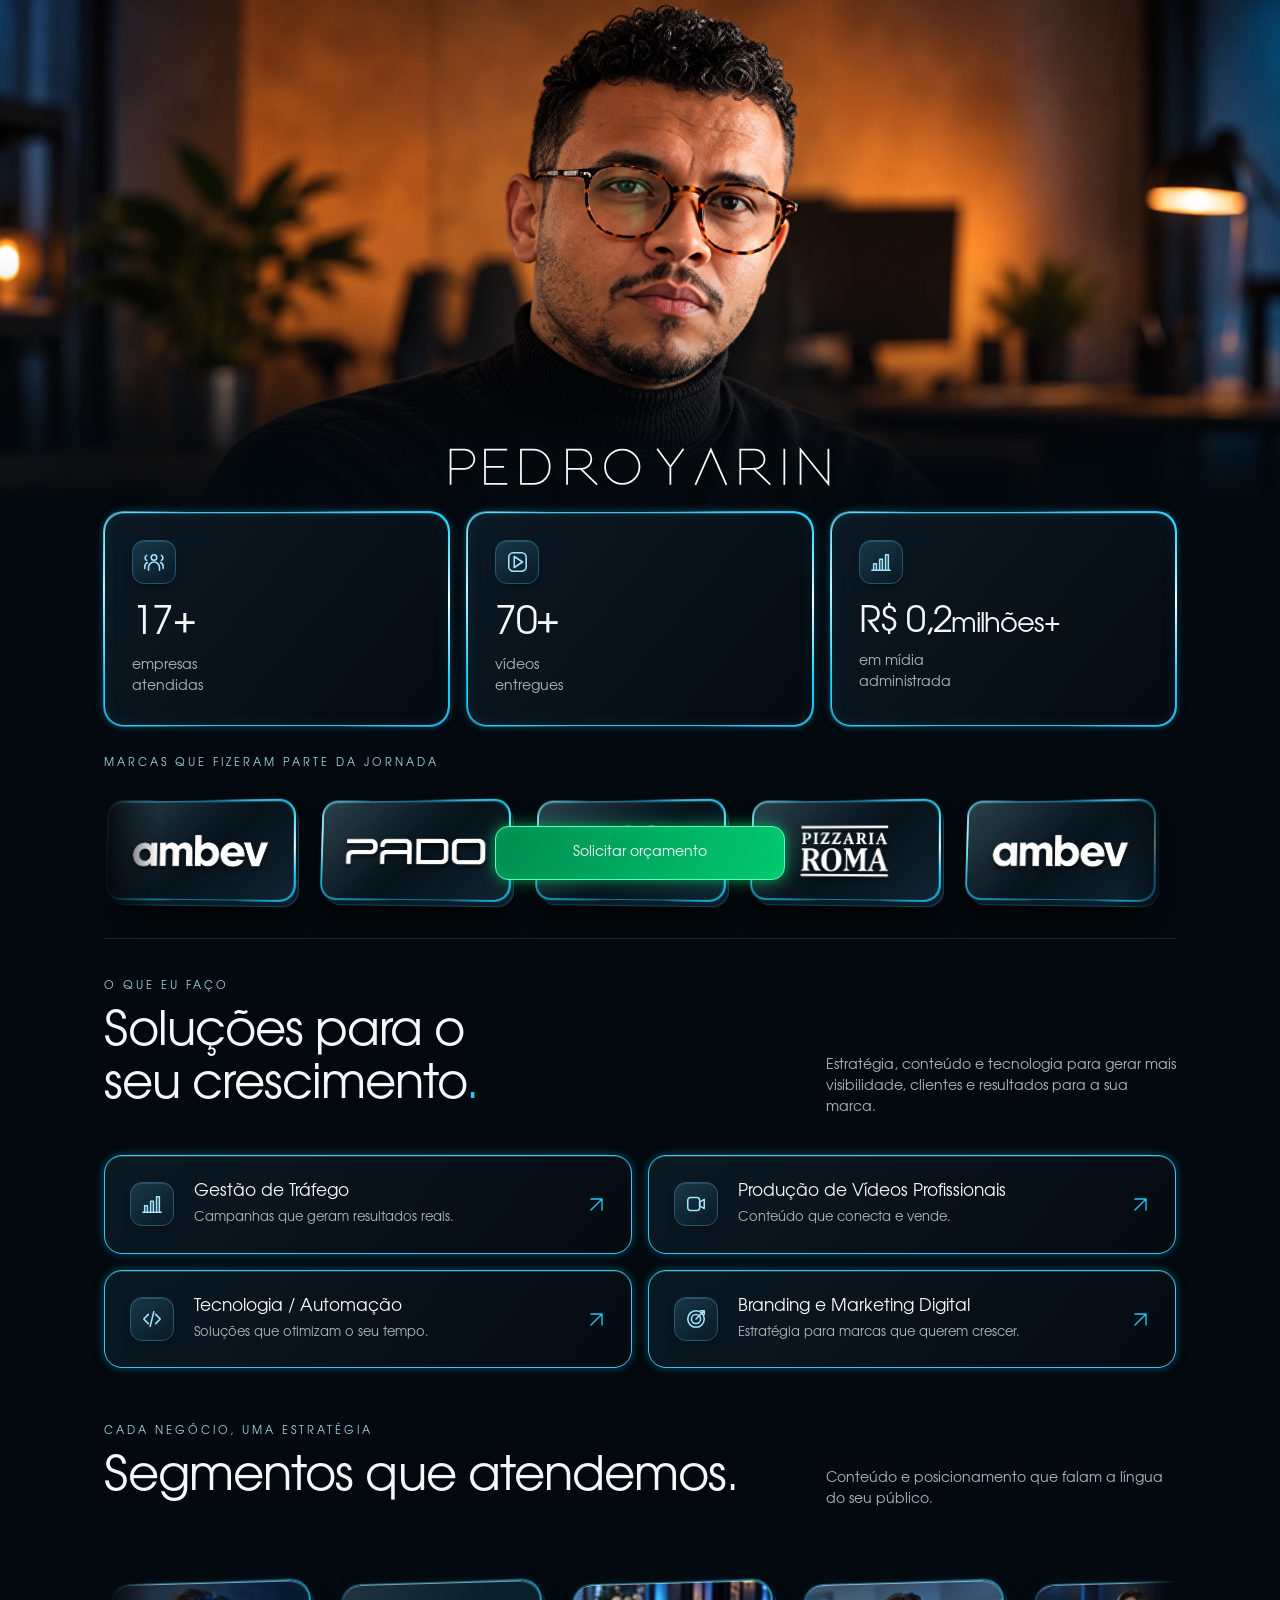
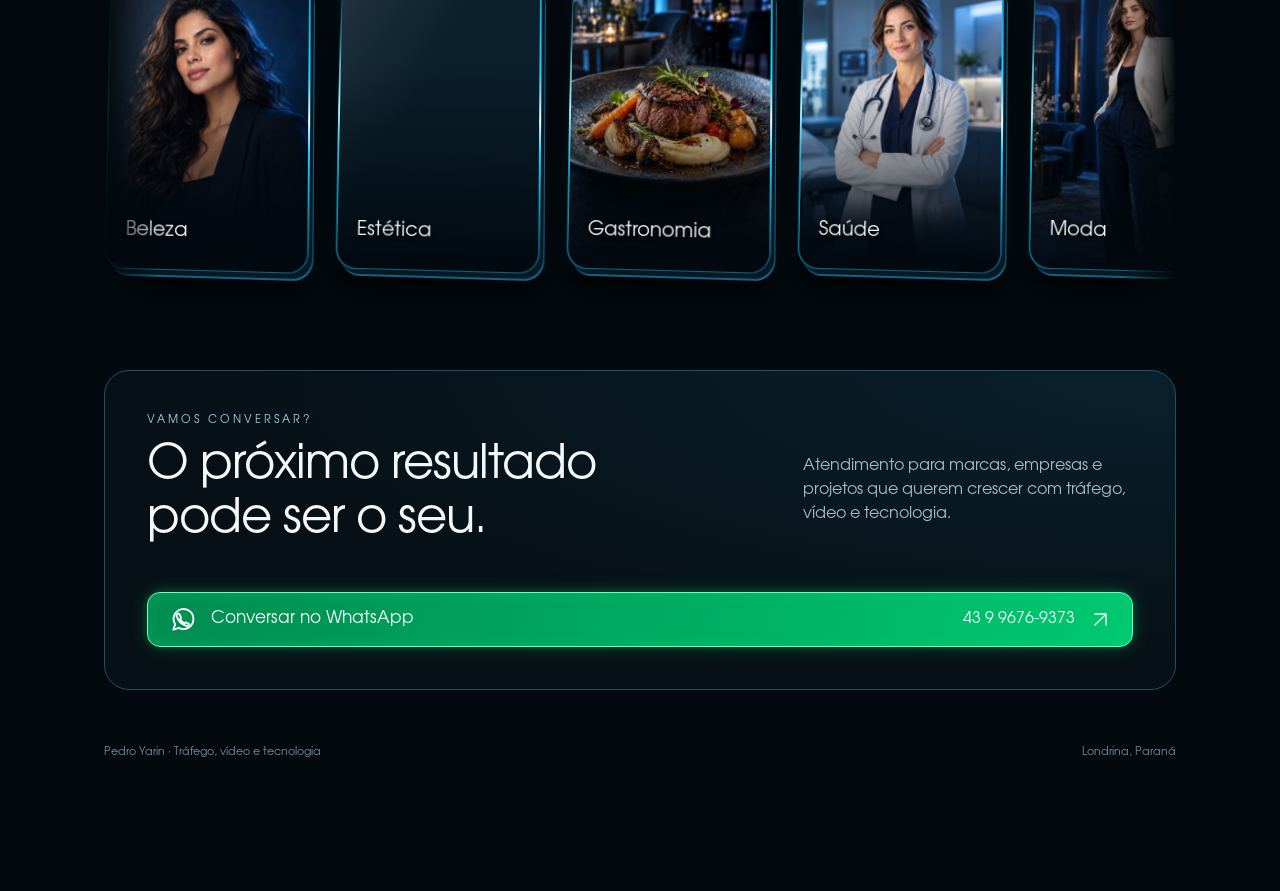
==== index.html @ bd4245d0 "Add files via upload" ====
<!doctype html>
<html lang="pt-BR">
<head>
<meta charset="UTF-8">
<meta name="viewport" content="width=device-width,initial-scale=1">
<meta name="theme-color" content="#03090e">
<meta name="description" content="Pedro Yarin. Estratégia, conteúdo e tecnologia para marcas que querem crescer. Gestão de tráfego, produção de vídeos e automação.">
<title>Pedro Yarin — Estratégia que vira resultado</title>
<link rel="preload" href="assets/fonts/portfolio-sans-book.woff" as="font" type="font/woff" crossorigin>
<style>
:root{--bg:#03090e;--blue:#1bc9ff;--green:#00ec84;--muted:#a9b8c5;--green-rgb:0,236,132}
*{box-sizing:border-box}html{scroll-behavior:smooth;scroll-padding-top:70px}body{margin:0;background:var(--bg);color:#f5f8fa;font-family:Arial,Helvetica,sans-serif;line-height:1.5}a{color:inherit;text-decoration:none}button{font:inherit;color:inherit;cursor:pointer}a,button{-webkit-tap-highlight-color:transparent}a:focus-visible,button:focus-visible,[tabindex]:focus-visible{outline:3px solid #fff;outline-offset:5px}svg{display:block;width:100%;height:100%;fill:none;stroke:currentColor;stroke-width:1.7;stroke-linecap:round;stroke-linejoin:round;flex-shrink:0}.wrap{width:100%;max-width:1120px;margin:auto;padding:0 24px}
.hero .eyebrow{color:#b0d4e1;text-shadow:0 2px 12px #000}.eyebrow{text-transform:uppercase;letter-spacing:3px;color:#a2d7ec;font-size:11px;font-weight:700}h2{font-size:clamp(32px,4vw,48px);line-height:1.12;letter-spacing:-1.8px;margin:12px 0 18px}p{color:var(--muted);font-size:16px}
.stats{position:relative;display:grid;grid-template-columns:repeat(3,minmax(0,1fr));gap:18px;margin:0 0 54px}.stat{position:relative;min-width:0;padding:27px;border:1px solid #33c9fa;border-radius:20px;background:linear-gradient(130deg,#0c1923,#040a10);box-shadow:0 0 9px #1bc9ff25,inset 0 1px #b8efff30;isolation:isolate}.stat:before{content:'';position:absolute;inset:0;border-radius:inherit;box-shadow:0 0 12px #1bc9ff40,inset 0 0 16px #1bc9ff15;animation:cyanPulse 2.8s ease-in-out infinite;pointer-events:none;z-index:-1}.stat:nth-child(2):before{animation-delay:.16s}.stat:nth-child(3):before{animation-delay:.32s}.icon{width:44px;height:44px;padding:10px;display:grid;place-items:center;border:1px solid #245775;border-radius:12px;background:linear-gradient(145deg,#183849,#091923);color:#a5e3ff;box-shadow:0 4px 8px #0004,inset 0 1px #ffffff20;flex-shrink:0}.stat .icon{margin-bottom:19px;color:#a5e3ff;border-color:#245775;background:linear-gradient(145deg,#183849,#091923);box-shadow:0 4px 8px #0004,inset 0 1px #ffffff20}.stat b{display:block;font-size:39px;line-height:1.12;letter-spacing:-1.6px;font-variant-numeric:tabular-nums;white-space:nowrap}.stat .money-value{font-size:36px}.money-main{white-space:nowrap}.money-unit{display:inline;font-size:.76em;letter-spacing:-1px}.stat p{margin:9px 0 0;font-size:14px;color:var(--muted)}.sr-only{position:absolute;width:1px;height:1px;padding:0;margin:-1px;overflow:hidden;clip:rect(0,0,0,0);white-space:nowrap;border:0}
.section{padding:40px 0}.section-head{display:flex;align-items:end;justify-content:space-between;gap:30px;margin-bottom:26px}.section-head p{max-width:350px;font-size:14px}.marquee{overflow:hidden;padding:28px 0 38px;mask-image:linear-gradient(90deg,transparent,#000 5%,#000 95%,transparent);perspective:1100px}.track{display:flex;width:max-content;gap:var(--track-gap,20px);padding-inline-end:var(--track-gap,20px);animation:slide 32s linear infinite}.logos{border-bottom:1px solid #172934;margin-bottom:25px}.logos .track{--track-gap:25px;align-items:center}.logo-card{position:relative;display:grid;place-items:center;flex-shrink:0;width:190px;height:100px;padding:17px;border:1px solid #2d6077;border-radius:16px;background:linear-gradient(140deg,#19303c,#07131b 55%,#102431);box-shadow:3px 5px 0 #081d28,4px 6px 0 #173f52,0 17px 20px #0009,inset 0 1px #b7e9ff35;transform:perspective(700px) rotateY(-9deg) rotateX(6deg);transition:transform .3s}.logo-card:before{content:'';position:absolute;inset:0;border-radius:inherit;background:linear-gradient(130deg,#ffffff14,transparent 45%);pointer-events:none}.logo-card:hover{transform:perspective(700px) rotateY(0) rotateX(0) translateY(-5px)}.logo{width:100%;max-height:65px;object-fit:contain;filter:brightness(0) invert(1) drop-shadow(0 3px 2px #0009)}
.services{display:grid;grid-template-columns:1fr 1fr;gap:16px}.service{position:relative;isolation:isolate;display:flex;align-items:center;gap:20px;padding:25px;border:1px solid #33c9fa;border-radius:18px;box-shadow:0 0 9px #1bc9ff25,inset 0 1px #b8efff30;background:linear-gradient(130deg,#0c1923,#040a10);transition:transform .25s,border-color .25s}.service:before{content:"";position:absolute;inset:0;border-radius:inherit;box-shadow:0 0 12px #1bc9ff40;animation:cyanPulse 2.8s ease-in-out infinite;pointer-events:none;z-index:-1}.service:nth-child(2):before{animation-delay:.15s}.service:nth-child(3):before{animation-delay:.3s}.service:nth-child(4):before{animation-delay:.45s}.service:hover{border-color:var(--blue);transform:translateY(-3px)}.service h3{font-size:17px;line-height:1.3;margin:0 0 5px}.service p{font-size:13px;margin:0}.service-copy{min-width:0}.arrow-icon{width:19px;height:19px;flex-shrink:0}.service>.arrow-icon{margin-left:auto;color:var(--blue)}
#segments{--track-gap:26px;padding-top:5px}.segment{position:relative;flex-shrink:0;width:205px;height:290px;border:1px solid #66d8ff;border-radius:20px;background:#0a1f2b;box-shadow:4px 5px 0 #071925,5px 7px 0 #166180,0 20px 22px #000a,0 0 16px #00bfff15;transform:perspective(1000px) rotateY(-11deg) rotateX(4deg);transition:transform .4s}.segment-face{position:absolute;inset:0;border-radius:inherit;overflow:hidden}.segment img{width:100%;height:100%;object-fit:cover;transition:transform .5s}.segment-face:after{content:'';position:absolute;inset:0;background:linear-gradient(0deg,#02090f 0%,#02090f99 25%,transparent 70%),linear-gradient(125deg,#ffffff18,transparent 40%);box-shadow:inset 0 1px 0 #def6ff8c;border-radius:inherit}.segment span{position:absolute;bottom:23px;left:20px;right:10px;z-index:1;font-size:20px;font-weight:bold;text-shadow:0 2px 4px #000}.segment:hover{transform:perspective(1000px) rotateY(0) rotateX(0) translateY(-6px)}.segment:hover img{transform:scale(1.05)}
.contact{padding:42px;border:1px solid #215067;border-radius:25px;background:radial-gradient(at right top,#0b3c5360,transparent 65%),#071016;margin:50px 0 30px}.contact-top{display:flex;align-items:center;justify-content:space-between;gap:30px}.contact-top p{max-width:330px}.contact h2{max-width:470px}.btn{position:relative;display:inline-flex;gap:16px;align-items:center;justify-content:center;min-height:54px;padding:13px 22px;border:1px solid #75ffbf;border-radius:13px;background:linear-gradient(110deg,#008c51,#00c970);box-shadow:0 0 20px #00ec8435,inset 0 0 15px #00ec8430;transition:transform .25s}.btn:before{content:'';position:absolute;inset:-3px;border:1px solid #00ec8470;border-radius:16px;filter:blur(2px);pointer-events:none}.btn .wa-icon{width:27px;height:27px}.btn:hover{transform:translateY(-3px)}.contact .btn{display:flex;justify-content:space-between;margin-top:25px;font-size:17px}.contact-label{display:flex;gap:14px;align-items:center}.phone{margin-left:auto;font-size:16px}.floating-cta{position:fixed;bottom:calc(20px + env(safe-area-inset-bottom));left:50%;transform:translateX(-50%);z-index:10;min-width:290px;font-size:14px;font-weight:700;isolation:isolate}.floating-cta:after{content:'';position:absolute;inset:0;border-radius:inherit;box-shadow:0 0 16px #00ec8460;animation:neonPulse 2.3s ease-in-out infinite;pointer-events:none;z-index:-1}.floating-cta:hover{transform:translateX(-50%) translateY(-3px)}footer{display:flex;justify-content:space-between;gap:20px;padding:25px 0 130px;color:#78909e;font-size:11px}.reveal{opacity:0;transform:translateY(20px);transition:opacity .7s,transform .7s}.reveal.visible{opacity:1;transform:none}@keyframes slide{to{transform:translateX(-50%)}}@keyframes cyanPulse{0%,100%{opacity:.4;box-shadow:0 0 8px #1bc9ff35,0 0 18px #1bc9ff15,inset 0 0 10px #1bc9ff08}50%{opacity:1;box-shadow:0 0 15px #1bc9ffb0,0 0 30px #1bc9ff55,inset 0 0 18px #1bc9ff18}}@keyframes neonPulse{0%,100%{opacity:.45;box-shadow:0 0 10px #00ec8440,0 0 20px #00ec8420,inset 0 0 10px #00ec8410}50%{opacity:1;box-shadow:0 0 16px #00ffacb0,0 0 34px #00ec8460,inset 0 0 20px #00ec8425}}
@media(min-width:701px) and (max-width:1000px){.stat{padding:22px}.stat b{font-size:33px}.stat .money-value{font-size:30px}.money-unit{display:block;font-size:.75em;margin-top:4px}.stat p{font-size:13px}}
@media(max-width:700px){.wrap{padding:0 18px}header{height:58px}.menu{display:block}nav{display:none;position:absolute;right:0;top:54px;padding:20px;background:#0b1822;border:1px solid #215067;border-radius:14px;flex-direction:column;align-items:flex-start;gap:20px}nav.open{display:flex}.hero{min-height:395px;align-items:center}.hero-portrait{left:50%;right:auto;top:-16px;width:min(100%,calc(350px * 1095 / 1300));height:350px}.portrait{object-fit:contain;object-position:center top}.hero-portrait:after{background:linear-gradient(90deg,var(--bg) 0%,transparent 22%,transparent 78%,var(--bg) 100%),linear-gradient(0deg,var(--bg) 0%,rgba(3,9,14,.94) 10%,rgba(3,9,14,.45) 25%,transparent 46%),linear-gradient(180deg,var(--bg),transparent 9%)}.hero-copy{padding:295px 0 27px;width:100%;max-width:100%;text-align:center}.hero .eyebrow{font-size:clamp(8px,2.25vw,11px);letter-spacing:clamp(1.2px,.4vw,2px)}h1{font-size:clamp(44px,13vw,76px);letter-spacing:-2.5px;margin:13px 0 0;white-space:nowrap}.stats{gap:9px;margin:0 0 38px}.stat{padding:16px 11px 17px;border-radius:15px;display:flex;flex-direction:column;min-height:179px}.stat .icon{width:34px;height:34px;padding:8px;border-radius:10px;margin-bottom:15px}.stat b{font-size:clamp(24px,7.1vw,38px);letter-spacing:-1px}.stat .money-value{font-size:clamp(18px,5.2vw,28px);letter-spacing:-.8px}.money-unit{display:block;font-size:.85em;line-height:1.05;margin-top:4px;letter-spacing:-.4px}.stat p{font-size:clamp(10px,2.65vw,13px);line-height:1.4;margin-top:auto;padding-top:11px}.section{padding:27px 0}h2{font-size:33px;letter-spacing:-1px}.section-head{display:block;margin-bottom:20px}.section-head p{font-size:13px;margin:10px 0 0}.eyebrow{font-size:9px;letter-spacing:2px}.logos{margin-bottom:10px}.logos .track{--track-gap:20px}.logo-card{width:153px;height:86px;padding:14px;border-radius:13px}.logo{max-height:53px}.marquee{padding-top:22px}.track{animation-duration:28s}.services{grid-template-columns:1fr;gap:10px}.service{padding:19px 16px;gap:15px}.service .icon{width:40px;height:40px;padding:9px;border-radius:11px}.service h3{font-size:16px}.service p{font-size:12px}.service>.arrow-icon{width:16px;height:16px}.segment{width:165px;height:235px}.segment span{font-size:18px;left:16px;bottom:19px}#segments{--track-gap:24px}.contact{padding:24px 20px;margin:30px 0 15px}.contact-top{display:block}.contact h2{font-size:35px}.contact p{font-size:13px}.contact .btn{font-size:14px;padding:14px;gap:10px}.contact-label{gap:10px}.contact .wa-icon{width:23px;height:23px}.phone{display:none}.floating-cta{left:18px;right:18px;bottom:calc(14px + env(safe-area-inset-bottom));min-width:0;transform:none;font-size:14px;gap:12px;justify-content:center;min-height:54px}.floating-cta .wa-icon{width:25px;height:25px}.floating-cta:hover{transform:translateY(-3px)}footer{font-size:10px;padding-bottom:125px}}
@media(max-width:359px){.wrap{padding:0 14px}.hero-portrait{left:50%;right:auto;height:325px;width:calc(325px * 1095 / 1300)}.hero{min-height:370px}.hero-copy{padding-top:270px}.stat{padding-left:8px;padding-right:8px}.stats{gap:7px}.stat .icon{width:30px;height:30px;padding:7px}.floating-cta{left:14px;right:14px}.hero .eyebrow{letter-spacing:1px}.service{gap:12px;padding:17px 13px}}
@media(prefers-reduced-motion:reduce){html{scroll-behavior:auto}*,*:before,*:after{animation:none!important;transition:none!important}.reveal{opacity:1;transform:none}}

@font-face{font-family:Portfolio Sans;src:url('assets/fonts/portfolio-sans-book.woff') format('woff');font-style:normal;font-weight:300 500;font-display:swap}
body{font-family:"Portfolio Sans","Century Gothic",Futura,Arial,sans-serif;font-weight:400;-webkit-font-smoothing:antialiased}
h2{font-weight:400;letter-spacing:-1px}.eyebrow{font-weight:400}.service h3{font-weight:400}.stat b{font-weight:400}.segment span{font-weight:400}.floating-cta{font-weight:400}
.hero{--hero-height:clamp(470px,49vw,690px);position:relative;width:100%;height:var(--hero-height);min-height:0;overflow:hidden;display:flex;align-items:flex-end;justify-content:center;isolation:isolate;text-align:center;background:radial-gradient(ellipse at 50% 14%,#3d291e 0%,#11151a 48%,var(--bg) 78%)}
.hero:before{content:none}
.hero-portrait{position:absolute;inset:0;width:100%;height:100%;z-index:-2;display:block;pointer-events:none;transform:none}
.portrait{display:block;width:auto;height:100%;max-width:100%;margin:0 auto;object-fit:contain;object-position:center top;mask-image:none}
.hero-portrait:after{content:'';position:absolute;inset:0;background:linear-gradient(0deg,var(--bg) 0%,rgba(3,9,14,.93) 7%,rgba(3,9,14,.2) 28%,transparent 46%)}
.hero-copy{position:relative;width:100%;max-width:720px;padding:0 24px 38px;text-align:center}
h1{margin:0;font-size:clamp(30px,4.5vw,44px);font-weight:400;line-height:1.1;letter-spacing:3px;color:#f7fafc;text-shadow:none;transform:none;white-space:normal}
.name-mark{display:block;width:min(385px,76vw);height:auto;margin:auto;fill:none;stroke:none;filter:none}
.segment{isolation:isolate;border-color:#1bc9ff65}
@property --neon-angle{syntax:'<angle>';initial-value:0deg;inherits:false}
.segment:before{content:'';position:absolute;inset:-2px;z-index:2;padding:2px;border-radius:21px;background:conic-gradient(from var(--neon-angle),transparent 0deg,#1bc9ff33 25deg,#22d7ff 65deg,#edfdff 88deg,#1bc9ff 105deg,transparent 145deg,transparent 205deg,#22d7ff88 250deg,#a4f5ff 280deg,transparent 320deg);-webkit-mask:linear-gradient(#fff 0 0) content-box,linear-gradient(#fff 0 0);-webkit-mask-composite:xor;mask-composite:exclude;animation:segmentNeon 4s linear infinite;filter:drop-shadow(0 0 4px #1bc9ff);pointer-events:none}
.segment:nth-child(2n):before{animation-delay:-1s}.segment:nth-child(3n):before{animation-delay:-2s}
@keyframes segmentNeon{to{--neon-angle:360deg}}
@media(max-width:700px){.hero{--hero-height:clamp(425px,117vw,570px);height:var(--hero-height);min-height:0;align-items:flex-end}.hero-portrait{inset:0;left:0;right:0;top:0;width:100%;height:100%;transform:none}.portrait{width:auto;height:100%;max-width:100%;object-position:center top}.hero-portrait:after{background:linear-gradient(0deg,var(--bg) 0%,rgba(3,9,14,.96) 9%,rgba(3,9,14,.16) 30%,transparent 48%)}.hero-copy{padding:0 18px 31px;width:100%;max-width:100%}.name-mark{width:min(285px,78vw)}h1{margin:0;font-size:30px;letter-spacing:2px}.section-head h2{font-weight:400}.segment:before{border-radius:16px}.segment{border-radius:15px}}
@media(max-width:359px){.hero{--hero-height:405px;min-height:0;height:var(--hero-height)}.hero-portrait{left:0;right:0;width:100%;height:100%}.hero-copy{padding:0 14px 28px}.name-mark{width:78vw}}
@media(prefers-reduced-motion:reduce){.segment:before{animation:none!important}}

.logo-card{isolation:isolate;border-color:#1bc9ff85}
.logo-card:after{content:'';position:absolute;inset:-2px;z-index:2;padding:2px;border-radius:inherit;background:conic-gradient(from var(--neon-angle),transparent 0deg,#1bc9ff33 25deg,#22d7ff 65deg,#f0fdff 88deg,#1bc9ff 105deg,transparent 145deg,transparent 205deg,#22d7ff88 250deg,#a4f5ff 280deg,transparent 320deg);-webkit-mask:linear-gradient(#fff 0 0) content-box,linear-gradient(#fff 0 0);-webkit-mask-composite:xor;mask-composite:exclude;animation:segmentNeon 3.6s linear infinite;filter:drop-shadow(0 0 5px #1bc9ff);pointer-events:none}
.logo-card:nth-child(2n):after{animation-delay:-1s}.logo-card:nth-child(3n):after{animation-delay:-2s}
@media(prefers-reduced-motion:reduce){.logo-card:after{animation:none!important}}

/* Whole portrait at its native ratio, with a clean background and title gradient. */
.hero{--hero-height:clamp(390px,38vw,530px)}
.portrait{width:auto;height:100%;max-width:100%;aspect-ratio:1151 / 1367;object-fit:contain;object-position:center top;transform:none;mask-image:none}
.hero-portrait:after{background:linear-gradient(0deg,var(--bg) 0%,rgba(3,9,14,.99) 14%,rgba(3,9,14,.76) 28%,rgba(3,9,14,.28) 45%,transparent 66%)}
.hero-copy{padding:0 24px 26px}
.stats{margin-bottom:30px}.logos{margin-bottom:12px}.section{padding-top:28px;padding-bottom:28px}.section-head{margin-bottom:22px}.contact{margin-top:34px}
.stat:after{content:'';position:absolute;inset:-2px;z-index:2;padding:2px;border-radius:inherit;background:conic-gradient(from var(--neon-angle),transparent 0deg,#1bc9ff22 20deg,#22d7ff 60deg,#f4feff 84deg,#1bc9ff 110deg,transparent 150deg,transparent 210deg,#22d7ff99 250deg,#b7f7ff 280deg,transparent 320deg);-webkit-mask:linear-gradient(#fff 0 0) content-box,linear-gradient(#fff 0 0);-webkit-mask-composite:xor;mask-composite:exclude;animation:segmentNeon 3.8s linear infinite;filter:drop-shadow(0 0 6px #1bc9ff);pointer-events:none}
.stat:nth-child(2):after{animation-delay:-1.25s}.stat:nth-child(3):after{animation-delay:-2.5s}
@media(max-width:700px){.hero{--hero-height:min(calc(100vw * 1367 / 1151),520px)}.hero-copy{padding:0 18px 24px}.stats{margin-bottom:26px}.logos{margin-bottom:6px}.section{padding-top:22px;padding-bottom:22px}.section-head{margin-bottom:18px}.contact{margin-top:22px}}
@media(max-width:359px){.hero{--hero-height:calc(100vw * 1367 / 1151)}.hero-copy{padding:0 14px 20px}}
@media(prefers-reduced-motion:reduce){.stat:after{animation:none!important}}

/* Subtle display sharpening preserves the existing photographs and colors. */
.image-quality-filters{position:absolute;width:0;height:0;overflow:hidden;pointer-events:none}
.portrait{filter:url(#portrait-detail);image-rendering:auto}
.segment img{filter:none;image-rendering:auto}

/* Panoramic scene and original portrait: the face keeps its intrinsic geometry. */
.hero{height:auto;min-height:0;max-height:680px;aspect-ratio:2.5;--hero-height:auto;background:#101820}
.hero:before{content:none}
.hero-portrait{position:absolute;inset:0;width:100%;height:100%;transform:none;z-index:-2;display:flex;justify-content:center;background:url('assets/pedro-capa-horizontal.webp') center/auto 100% no-repeat}
.portrait{display:block;flex:0 0 auto;width:auto;height:100%;max-width:none;aspect-ratio:1151 / 1367;object-fit:contain;object-position:center top;mask-image:linear-gradient(90deg,transparent 0%,#000 8%,#000 92%,transparent 100%);filter:none;transform:none;image-rendering:auto}
.hero-portrait:after{background:linear-gradient(0deg,var(--bg) 0%,rgba(3,9,14,.82) 12%,rgba(3,9,14,.2) 29%,transparent 50%)}
.hero-copy{padding:0 24px 24px}
.segment img[data-segment]{object-position:50% 25%;filter:none}
.segment img[data-segment="beleza"]{object-position:50% top}
@media(max-width:700px){
.hero{height:auto;min-height:0;max-height:380px;aspect-ratio:1.6;--hero-height:auto}
.hero-portrait{inset:0;width:100%;height:100%;transform:none}
.portrait{width:auto;height:100%;max-width:none;aspect-ratio:1151 / 1367;object-fit:contain;object-position:center top;transform:none}
.hero-portrait:after{background:linear-gradient(0deg,var(--bg) 0%,rgba(3,9,14,.78) 14%,rgba(3,9,14,.12) 31%,transparent 48%)}
.hero-copy{padding:0 18px 18px}
.name-mark{width:min(285px,76vw)}
}
</style>
</head>
<body>
<svg class="image-quality-filters" aria-hidden="true" focusable="false" xmlns="http://www.w3.org/2000/svg"><defs>
<filter id="portrait-detail" x="0" y="0" width="100%" height="100%" color-interpolation-filters="sRGB"><feConvolveMatrix order="3" kernelMatrix="0 -0.08 0 -0.08 1.32 -0.08 0 -0.08 0" divisor="1" bias="0" preserveAlpha="true" edgeMode="duplicate"/></filter>
<filter id="segment-detail" x="0" y="0" width="100%" height="100%" color-interpolation-filters="sRGB"><feConvolveMatrix order="3" kernelMatrix="0 -0.16 0 -0.16 1.64 -0.16 0 -0.16 0" divisor="1" bias="0" preserveAlpha="true" edgeMode="duplicate"/></filter>
</defs></svg>

<main>
<section class="hero">
<picture class="hero-portrait"><img class="portrait" src="assets/pedro-sharp.webp" width="1151" height="1367" alt="Pedro Yarin" fetchpriority="high" decoding="async"></picture>
<div class="hero-copy"><h1><span class="sr-only">Pedro Yarin</span><svg class="name-mark" viewBox="0 0 760 82" aria-hidden="true"><g fill="none" stroke="currentColor" stroke-width="3.5" stroke-linecap="square" stroke-linejoin="miter"><path d="M5 75V7h28a19 19 0 0 1 0 38H5"/><path d="M115 7H73v68h42M73 41h36"/><path d="M144 7v68h23c45 0 45-68 0-68Z"/><path d="M235 75V7h29a19 19 0 0 1 0 38h-29m27 0 31 30"/><circle cx="344" cy="41" r="34"/><path d="m414 7 25 34 25-34M439 41v34"/><path d="m489 75 30-68 30 68"/><path d="M577 75V7h29a19 19 0 0 1 0 38h-29m27 0 31 30"/><path d="M664 7v68M696 75V7l55 68V7"/></g></svg></h1></div>
</section>
<div class="wrap">
<section class="stats" aria-label="Resultados">
<article class="stat" aria-label="Mais de 250 empresas atendidas"><div class="icon" aria-hidden="true"><svg viewBox="0 0 24 24"><circle cx="12" cy="7" r="3"/><path d="M6 21v-3a6 6 0 0 1 12 0v3M4 4.8a3 3 0 0 0 0 5.4M20 4.8a3 3 0 0 1 0 5.4M2 19v-2a5 5 0 0 1 2.8-4.5M22 19v-2a5 5 0 0 0-2.8-4.5"/></svg></div><b aria-hidden="true"><span data-count="250">0</span>+</b><p>empresas<br>atendidas</p></article>
<article class="stat" aria-label="Mais de 1000 vídeos entregues"><div class="icon" aria-hidden="true"><svg viewBox="0 0 24 24"><path d="m9 6 9 6-9 6Z"/><rect x="3" y="2" width="19" height="20" rx="5"/></svg></div><b aria-hidden="true"><span data-count="1000">0</span>+</b><p>vídeos<br>entregues</p></article>
<article class="stat" aria-label="Mais de 3 milhões de reais em mídia administrada"><div class="icon" aria-hidden="true"><svg viewBox="0 0 24 24"><path d="M4 20v-6h3v6M10.5 20V9h3v11M17 20V4h3v16M2 21h20"/></svg></div><b class="money-value" aria-hidden="true"><span class="money-main">R$ <span data-count="3" data-dec="1">0</span></span><span class="money-unit">milhões+</span></b><p>em mídia<br>administrada</p></article>
</section>
<section class="logos" aria-label="Alguns clientes"><div class="eyebrow">Marcas que fizeram parte da jornada</div><div class="marquee" aria-label="Carrossel contínuo de marcas"><div class="track" id="logos"></div></div></section>
<section class="section reveal" id="servicos"><div class="section-head"><div><div class="eyebrow">O que eu faço</div><h2>Soluções para o<br>seu crescimento<span style="color:var(--blue)">.</span></h2></div><p>Estratégia, conteúdo e tecnologia para gerar mais visibilidade, clientes e resultados para a sua marca.</p></div><div class="services" id="services"></div></section>
<section class="section reveal" id="segmentos"><div class="section-head"><div><div class="eyebrow">Cada negócio, uma estratégia</div><h2>Segmentos que atendemos.</h2></div><p>Conteúdo e posicionamento que falam a língua do seu público.</p></div><div class="marquee" aria-label="Carrossel contínuo de segmentos"><div class="track" id="segments"></div></div></section>
<section class="contact reveal" id="contato"><div class="contact-top"><div><div class="eyebrow">Vamos conversar?</div><h2>O próximo resultado<br>pode ser o seu.</h2></div><p>Atendimento para marcas, empresas e projetos que querem crescer com tráfego, vídeo e tecnologia.</p></div><a class="btn" data-whatsapp="Olá, Pedro! Vim pelo site e gostaria de conversar sobre o meu projeto."><span class="contact-label"><span class="wa-icon" data-icon="whatsapp" aria-hidden="true"></span>Conversar no WhatsApp</span><span class="phone">43 9 9676-9373</span><span class="arrow-icon" data-icon="arrow" aria-hidden="true"></span></a></section>
</div>
</main>
<div class="wrap">
<footer><span>Pedro Yarin · Tráfego, vídeo e tecnologia</span><span>Londrina, Paraná</span></footer>
</div>
<a class="btn floating-cta" data-whatsapp="Olá, Pedro! Quero solicitar um orçamento.">Solicitar orçamento</a>
<script>
const icons={arrow:'<path d="M5 19 19 5M5 5h14v14"/>',whatsapp:'<path d="M20.8 11.6a8.8 8.8 0 0 1-13 7.8L3 21l1.6-4.8a8.8 8.8 0 1 1 16.2-4.6Z"/><path d="m8.5 7.5 1.5 3-1 1c1 1.9 2.1 3 4 4l1-1 3 1.5c-.3 1.2-1.3 2-2.5 1.6-4.7-1.5-7.1-3.9-8.6-8.6-.4-1.2.4-2.2 1.6-2.5Z"/>',traffic:'<path d="M4 20v-6h3v6M10.5 20V9h3v11M17 20V4h3v16M2 21h20"/>',video:'<rect x="3" y="5" width="13" height="14" rx="3"/><path d="m16 10 5-3v10l-5-3Z"/>',tech:'<path d="m8 7-5 5 5 5M16 7l5 5-5 5M14 4l-4 16"/>',target:'<circle cx="12" cy="12" r="9"/><circle cx="12" cy="12" r="5"/><path d="m12 12 9-9M17 3h4v4"/>'};
function svg(name){return '<svg viewBox="0 0 24 24" aria-hidden="true">'+icons[name]+'</svg>'}
document.querySelectorAll('[data-icon]').forEach(el=>{el.innerHTML=svg(el.dataset.icon)});
const logoData=[['ambev','Ambev'],['pado','Pado'],['gelaboca','Gelaboca'],['roma','Pizzaria Roma']];document.querySelector('#logos').innerHTML=[0,1].map((_,j)=>logoData.map(([img,name])=>`<div class="logo-card" ${j?'aria-hidden="true"':''}><img class="logo" src="assets/${img}-white.png" alt="${j?'':name}" width="150" height="66" loading="lazy"></div>`).join('')).join('');
const serviceData=[['traffic','Gestão de Tráfego','Campanhas que geram resultados reais.'],['video','Produção de Vídeos Profissionais','Conteúdo que conecta e vende.'],['tech','Tecnologia / Automação','Soluções que otimizam o seu tempo.'],['target','Branding e Marketing Digital','Estratégia para marcas que querem crescer.']];document.querySelector('#services').innerHTML=serviceData.map(([icon,title,copy])=>`<a class="service" target="_blank" rel="noopener noreferrer" href="https://wa.me/5543996769373?text=${encodeURIComponent('Olá, Pedro! Quero saber mais sobre '+title)}"><span class="icon" aria-hidden="true">${svg(icon)}</span><div class="service-copy"><h3>${title}</h3><p>${copy}</p></div><span class="arrow-icon" aria-hidden="true">${svg('arrow')}</span></a>`).join('');
const seg=[['beleza','Beleza'],['estetica','Estética'],['gastronomia','Gastronomia'],['saude','Saúde'],['moda','Moda']];document.querySelector('#segments').innerHTML=[0,1].map((_,j)=>seg.map(([img,name])=>`<div class="segment" ${j?'aria-hidden="true"':''}><div class="segment-face"><img src="assets/${img}-ia.webp" alt="" data-segment="${img}" width="205" height="290" loading="eager" decoding="async"><span>${name}</span></div></div>`).join('')).join('');
document.querySelectorAll('[data-whatsapp]').forEach(a=>{a.href='https://wa.me/5543996769373?text='+encodeURIComponent(a.dataset.whatsapp);a.target='_blank';a.rel='noopener noreferrer'});
const reduced=matchMedia('(prefers-reduced-motion: reduce)').matches;
const COUNT_DURATION=20000;
function count(el,start){const target=Number(el.dataset.count),dec=Number(el.dataset.dec)||0;el.dataset.state='running';function tick(now){const p=Math.min((now-start)/COUNT_DURATION,1);if(p>=1){el.textContent=target.toLocaleString('pt-BR');el.dataset.state='complete';return}const scale=10**dec;const value=Math.floor(target*p*scale)/scale;el.textContent=value.toLocaleString('pt-BR',{maximumFractionDigits:dec});requestAnimationFrame(tick)}if(reduced){el.textContent=target.toLocaleString('pt-BR');el.dataset.state='complete'}else requestAnimationFrame(tick)}
const statsObserver=new IntersectionObserver(entries=>{if(entries.some(e=>e.isIntersecting)){const start=performance.now();document.querySelectorAll('[data-count]').forEach(el=>count(el,start));statsObserver.disconnect()}},{threshold:.15});statsObserver.observe(document.querySelector('.stats'));
const revealObserver=new IntersectionObserver(entries=>entries.forEach(e=>{if(e.isIntersecting){e.target.classList.add('visible');revealObserver.unobserve(e.target)}}),{threshold:.1});document.querySelectorAll('.reveal').forEach(el=>revealObserver.observe(el));
</script>
</body></html>
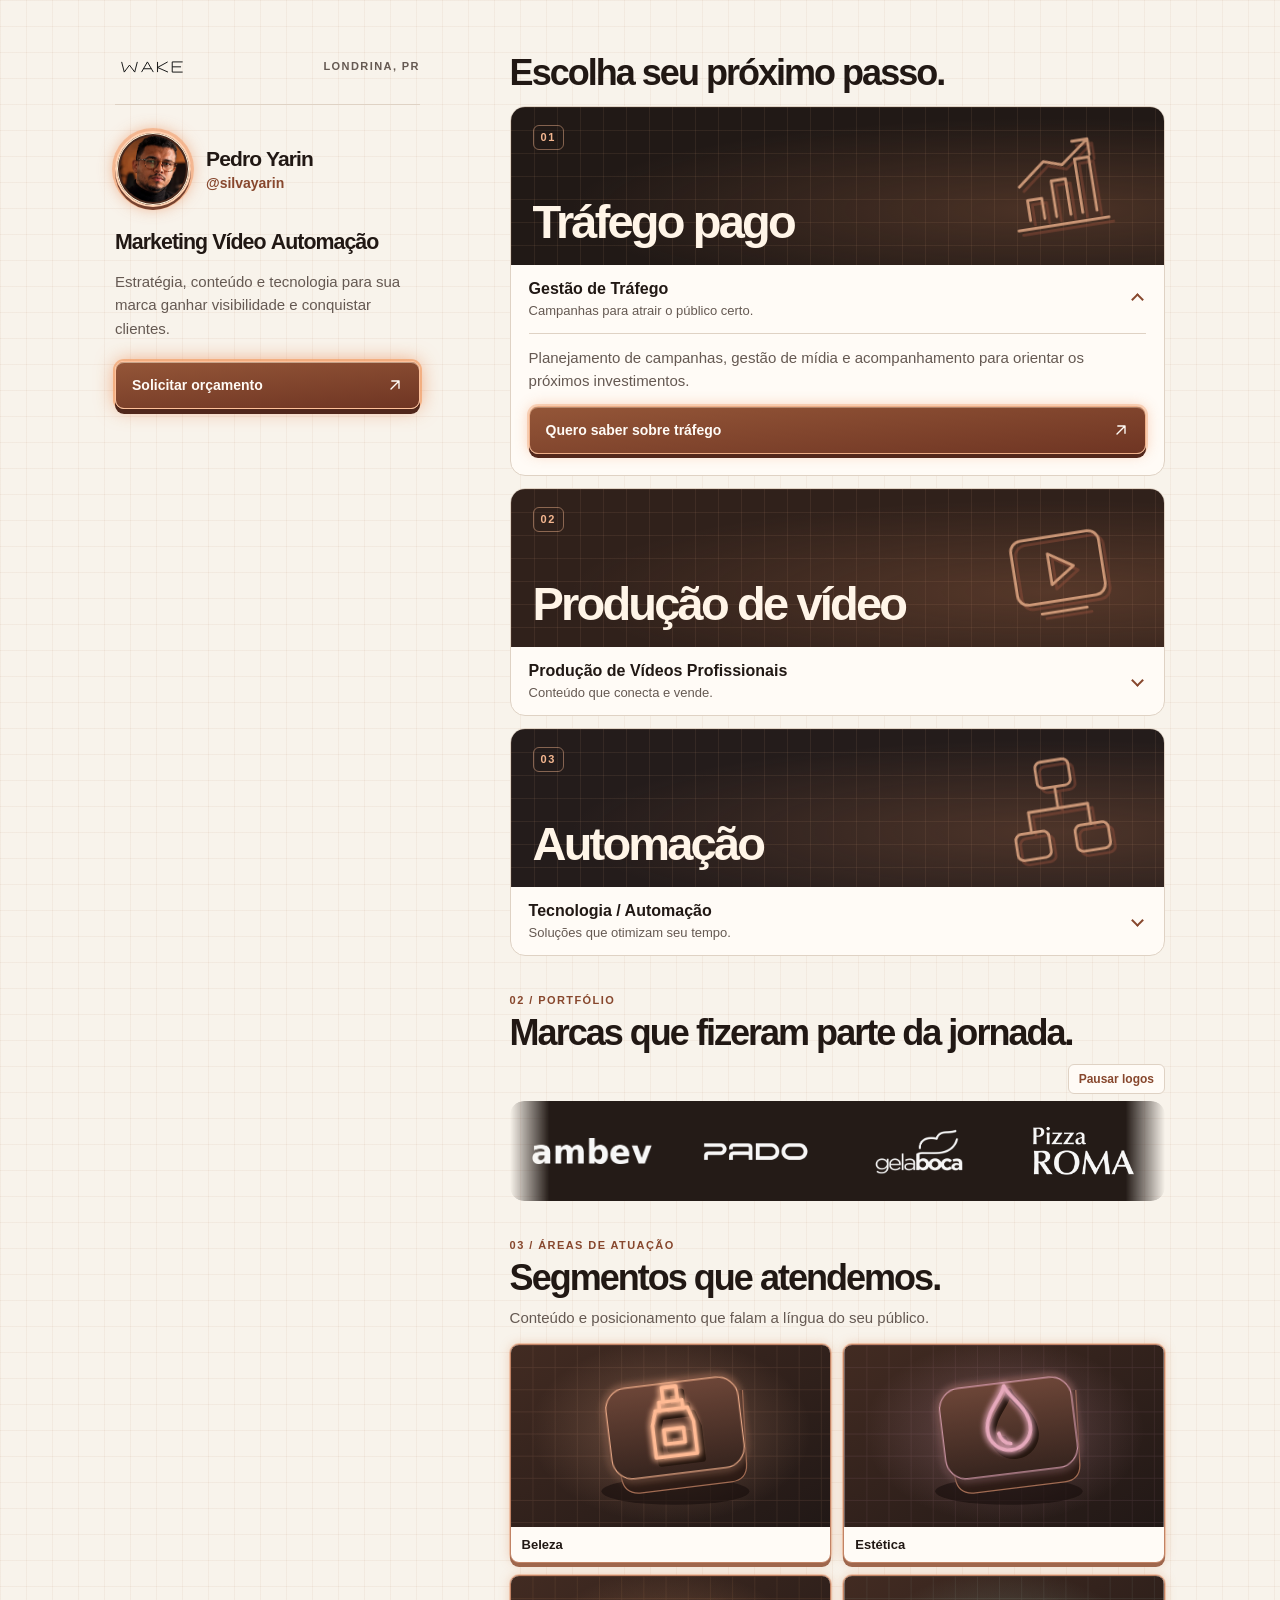
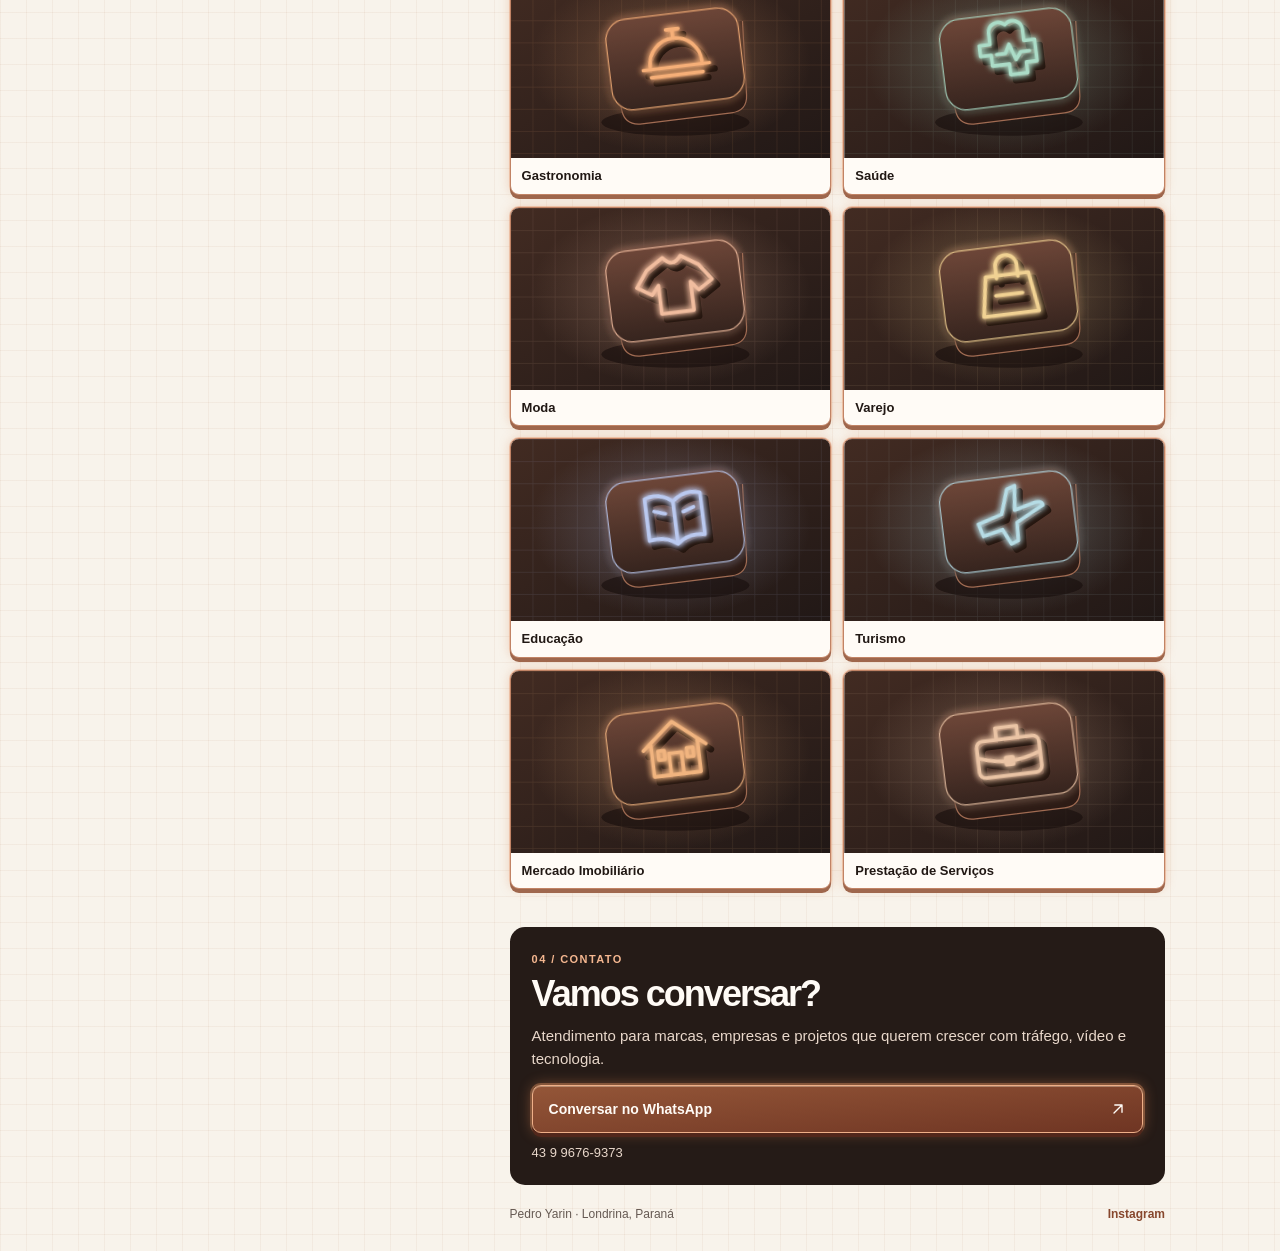
==== commit 8b857339: "Atualiza a biosite de Pedro Yarin com a identidade WAKE" ====
--- a/index.html
+++ b/index.html
@@ -1,126 +1,68 @@
 <!doctype html>
 <html lang="pt-BR">
 <head>
-<meta charset="UTF-8">
-<meta name="viewport" content="width=device-width,initial-scale=1">
-<meta name="theme-color" content="#03090e">
-<meta name="description" content="Pedro Yarin. Estratégia, conteúdo e tecnologia para marcas que querem crescer. Gestão de tráfego, produção de vídeos e automação.">
-<title>Pedro Yarin — Estratégia que vira resultado</title>
-<link rel="preload" href="assets/fonts/portfolio-sans-book.woff" as="font" type="font/woff" crossorigin>
-<style>
-:root{--bg:#03090e;--blue:#1bc9ff;--green:#00ec84;--muted:#a9b8c5;--green-rgb:0,236,132}
-*{box-sizing:border-box}html{scroll-behavior:smooth;scroll-padding-top:70px}body{margin:0;background:var(--bg);color:#f5f8fa;font-family:Arial,Helvetica,sans-serif;line-height:1.5}a{color:inherit;text-decoration:none}button{font:inherit;color:inherit;cursor:pointer}a,button{-webkit-tap-highlight-color:transparent}a:focus-visible,button:focus-visible,[tabindex]:focus-visible{outline:3px solid #fff;outline-offset:5px}svg{display:block;width:100%;height:100%;fill:none;stroke:currentColor;stroke-width:1.7;stroke-linecap:round;stroke-linejoin:round;flex-shrink:0}.wrap{width:100%;max-width:1120px;margin:auto;padding:0 24px}
-.hero .eyebrow{color:#b0d4e1;text-shadow:0 2px 12px #000}.eyebrow{text-transform:uppercase;letter-spacing:3px;color:#a2d7ec;font-size:11px;font-weight:700}h2{font-size:clamp(32px,4vw,48px);line-height:1.12;letter-spacing:-1.8px;margin:12px 0 18px}p{color:var(--muted);font-size:16px}
-.stats{position:relative;display:grid;grid-template-columns:repeat(3,minmax(0,1fr));gap:18px;margin:0 0 54px}.stat{position:relative;min-width:0;padding:27px;border:1px solid #33c9fa;border-radius:20px;background:linear-gradient(130deg,#0c1923,#040a10);box-shadow:0 0 9px #1bc9ff25,inset 0 1px #b8efff30;isolation:isolate}.stat:before{content:'';position:absolute;inset:0;border-radius:inherit;box-shadow:0 0 12px #1bc9ff40,inset 0 0 16px #1bc9ff15;animation:cyanPulse 2.8s ease-in-out infinite;pointer-events:none;z-index:-1}.stat:nth-child(2):before{animation-delay:.16s}.stat:nth-child(3):before{animation-delay:.32s}.icon{width:44px;height:44px;padding:10px;display:grid;place-items:center;border:1px solid #245775;border-radius:12px;background:linear-gradient(145deg,#183849,#091923);color:#a5e3ff;box-shadow:0 4px 8px #0004,inset 0 1px #ffffff20;flex-shrink:0}.stat .icon{margin-bottom:19px;color:#a5e3ff;border-color:#245775;background:linear-gradient(145deg,#183849,#091923);box-shadow:0 4px 8px #0004,inset 0 1px #ffffff20}.stat b{display:block;font-size:39px;line-height:1.12;letter-spacing:-1.6px;font-variant-numeric:tabular-nums;white-space:nowrap}.stat .money-value{font-size:36px}.money-main{white-space:nowrap}.money-unit{display:inline;font-size:.76em;letter-spacing:-1px}.stat p{margin:9px 0 0;font-size:14px;color:var(--muted)}.sr-only{position:absolute;width:1px;height:1px;padding:0;margin:-1px;overflow:hidden;clip:rect(0,0,0,0);white-space:nowrap;border:0}
-.section{padding:40px 0}.section-head{display:flex;align-items:end;justify-content:space-between;gap:30px;margin-bottom:26px}.section-head p{max-width:350px;font-size:14px}.marquee{overflow:hidden;padding:28px 0 38px;mask-image:linear-gradient(90deg,transparent,#000 5%,#000 95%,transparent);perspective:1100px}.track{display:flex;width:max-content;gap:var(--track-gap,20px);padding-inline-end:var(--track-gap,20px);animation:slide 32s linear infinite}.logos{border-bottom:1px solid #172934;margin-bottom:25px}.logos .track{--track-gap:25px;align-items:center}.logo-card{position:relative;display:grid;place-items:center;flex-shrink:0;width:190px;height:100px;padding:17px;border:1px solid #2d6077;border-radius:16px;background:linear-gradient(140deg,#19303c,#07131b 55%,#102431);box-shadow:3px 5px 0 #081d28,4px 6px 0 #173f52,0 17px 20px #0009,inset 0 1px #b7e9ff35;transform:perspective(700px) rotateY(-9deg) rotateX(6deg);transition:transform .3s}.logo-card:before{content:'';position:absolute;inset:0;border-radius:inherit;background:linear-gradient(130deg,#ffffff14,transparent 45%);pointer-events:none}.logo-card:hover{transform:perspective(700px) rotateY(0) rotateX(0) translateY(-5px)}.logo{width:100%;max-height:65px;object-fit:contain;filter:brightness(0) invert(1) drop-shadow(0 3px 2px #0009)}
-.services{display:grid;grid-template-columns:1fr 1fr;gap:16px}.service{position:relative;isolation:isolate;display:flex;align-items:center;gap:20px;padding:25px;border:1px solid #33c9fa;border-radius:18px;box-shadow:0 0 9px #1bc9ff25,inset 0 1px #b8efff30;background:linear-gradient(130deg,#0c1923,#040a10);transition:transform .25s,border-color .25s}.service:before{content:"";position:absolute;inset:0;border-radius:inherit;box-shadow:0 0 12px #1bc9ff40;animation:cyanPulse 2.8s ease-in-out infinite;pointer-events:none;z-index:-1}.service:nth-child(2):before{animation-delay:.15s}.service:nth-child(3):before{animation-delay:.3s}.service:nth-child(4):before{animation-delay:.45s}.service:hover{border-color:var(--blue);transform:translateY(-3px)}.service h3{font-size:17px;line-height:1.3;margin:0 0 5px}.service p{font-size:13px;margin:0}.service-copy{min-width:0}.arrow-icon{width:19px;height:19px;flex-shrink:0}.service>.arrow-icon{margin-left:auto;color:var(--blue)}
-#segments{--track-gap:26px;padding-top:5px}.segment{position:relative;flex-shrink:0;width:205px;height:290px;border:1px solid #66d8ff;border-radius:20px;background:#0a1f2b;box-shadow:4px 5px 0 #071925,5px 7px 0 #166180,0 20px 22px #000a,0 0 16px #00bfff15;transform:perspective(1000px) rotateY(-11deg) rotateX(4deg);transition:transform .4s}.segment-face{position:absolute;inset:0;border-radius:inherit;overflow:hidden}.segment img{width:100%;height:100%;object-fit:cover;transition:transform .5s}.segment-face:after{content:'';position:absolute;inset:0;background:linear-gradient(0deg,#02090f 0%,#02090f99 25%,transparent 70%),linear-gradient(125deg,#ffffff18,transparent 40%);box-shadow:inset 0 1px 0 #def6ff8c;border-radius:inherit}.segment span{position:absolute;bottom:23px;left:20px;right:10px;z-index:1;font-size:20px;font-weight:bold;text-shadow:0 2px 4px #000}.segment:hover{transform:perspective(1000px) rotateY(0) rotateX(0) translateY(-6px)}.segment:hover img{transform:scale(1.05)}
-.contact{padding:42px;border:1px solid #215067;border-radius:25px;background:radial-gradient(at right top,#0b3c5360,transparent 65%),#071016;margin:50px 0 30px}.contact-top{display:flex;align-items:center;justify-content:space-between;gap:30px}.contact-top p{max-width:330px}.contact h2{max-width:470px}.btn{position:relative;display:inline-flex;gap:16px;align-items:center;justify-content:center;min-height:54px;padding:13px 22px;border:1px solid #75ffbf;border-radius:13px;background:linear-gradient(110deg,#008c51,#00c970);box-shadow:0 0 20px #00ec8435,inset 0 0 15px #00ec8430;transition:transform .25s}.btn:before{content:'';position:absolute;inset:-3px;border:1px solid #00ec8470;border-radius:16px;filter:blur(2px);pointer-events:none}.btn .wa-icon{width:27px;height:27px}.btn:hover{transform:translateY(-3px)}.contact .btn{display:flex;justify-content:space-between;margin-top:25px;font-size:17px}.contact-label{display:flex;gap:14px;align-items:center}.phone{margin-left:auto;font-size:16px}.floating-cta{position:fixed;bottom:calc(20px + env(safe-area-inset-bottom));left:50%;transform:translateX(-50%);z-index:10;min-width:290px;font-size:14px;font-weight:700;isolation:isolate}.floating-cta:after{content:'';position:absolute;inset:0;border-radius:inherit;box-shadow:0 0 16px #00ec8460;animation:neonPulse 2.3s ease-in-out infinite;pointer-events:none;z-index:-1}.floating-cta:hover{transform:translateX(-50%) translateY(-3px)}footer{display:flex;justify-content:space-between;gap:20px;padding:25px 0 130px;color:#78909e;font-size:11px}.reveal{opacity:0;transform:translateY(20px);transition:opacity .7s,transform .7s}.reveal.visible{opacity:1;transform:none}@keyframes slide{to{transform:translateX(-50%)}}@keyframes cyanPulse{0%,100%{opacity:.4;box-shadow:0 0 8px #1bc9ff35,0 0 18px #1bc9ff15,inset 0 0 10px #1bc9ff08}50%{opacity:1;box-shadow:0 0 15px #1bc9ffb0,0 0 30px #1bc9ff55,inset 0 0 18px #1bc9ff18}}@keyframes neonPulse{0%,100%{opacity:.45;box-shadow:0 0 10px #00ec8440,0 0 20px #00ec8420,inset 0 0 10px #00ec8410}50%{opacity:1;box-shadow:0 0 16px #00ffacb0,0 0 34px #00ec8460,inset 0 0 20px #00ec8425}}
-@media(min-width:701px) and (max-width:1000px){.stat{padding:22px}.stat b{font-size:33px}.stat .money-value{font-size:30px}.money-unit{display:block;font-size:.75em;margin-top:4px}.stat p{font-size:13px}}
-@media(max-width:700px){.wrap{padding:0 18px}header{height:58px}.menu{display:block}nav{display:none;position:absolute;right:0;top:54px;padding:20px;background:#0b1822;border:1px solid #215067;border-radius:14px;flex-direction:column;align-items:flex-start;gap:20px}nav.open{display:flex}.hero{min-height:395px;align-items:center}.hero-portrait{left:50%;right:auto;top:-16px;width:min(100%,calc(350px * 1095 / 1300));height:350px}.portrait{object-fit:contain;object-position:center top}.hero-portrait:after{background:linear-gradient(90deg,var(--bg) 0%,transparent 22%,transparent 78%,var(--bg) 100%),linear-gradient(0deg,var(--bg) 0%,rgba(3,9,14,.94) 10%,rgba(3,9,14,.45) 25%,transparent 46%),linear-gradient(180deg,var(--bg),transparent 9%)}.hero-copy{padding:295px 0 27px;width:100%;max-width:100%;text-align:center}.hero .eyebrow{font-size:clamp(8px,2.25vw,11px);letter-spacing:clamp(1.2px,.4vw,2px)}h1{font-size:clamp(44px,13vw,76px);letter-spacing:-2.5px;margin:13px 0 0;white-space:nowrap}.stats{gap:9px;margin:0 0 38px}.stat{padding:16px 11px 17px;border-radius:15px;display:flex;flex-direction:column;min-height:179px}.stat .icon{width:34px;height:34px;padding:8px;border-radius:10px;margin-bottom:15px}.stat b{font-size:clamp(24px,7.1vw,38px);letter-spacing:-1px}.stat .money-value{font-size:clamp(18px,5.2vw,28px);letter-spacing:-.8px}.money-unit{display:block;font-size:.85em;line-height:1.05;margin-top:4px;letter-spacing:-.4px}.stat p{font-size:clamp(10px,2.65vw,13px);line-height:1.4;margin-top:auto;padding-top:11px}.section{padding:27px 0}h2{font-size:33px;letter-spacing:-1px}.section-head{display:block;margin-bottom:20px}.section-head p{font-size:13px;margin:10px 0 0}.eyebrow{font-size:9px;letter-spacing:2px}.logos{margin-bottom:10px}.logos .track{--track-gap:20px}.logo-card{width:153px;height:86px;padding:14px;border-radius:13px}.logo{max-height:53px}.marquee{padding-top:22px}.track{animation-duration:28s}.services{grid-template-columns:1fr;gap:10px}.service{padding:19px 16px;gap:15px}.service .icon{width:40px;height:40px;padding:9px;border-radius:11px}.service h3{font-size:16px}.service p{font-size:12px}.service>.arrow-icon{width:16px;height:16px}.segment{width:165px;height:235px}.segment span{font-size:18px;left:16px;bottom:19px}#segments{--track-gap:24px}.contact{padding:24px 20px;margin:30px 0 15px}.contact-top{display:block}.contact h2{font-size:35px}.contact p{font-size:13px}.contact .btn{font-size:14px;padding:14px;gap:10px}.contact-label{gap:10px}.contact .wa-icon{width:23px;height:23px}.phone{display:none}.floating-cta{left:18px;right:18px;bottom:calc(14px + env(safe-area-inset-bottom));min-width:0;transform:none;font-size:14px;gap:12px;justify-content:center;min-height:54px}.floating-cta .wa-icon{width:25px;height:25px}.floating-cta:hover{transform:translateY(-3px)}footer{font-size:10px;padding-bottom:125px}}
-@media(max-width:359px){.wrap{padding:0 14px}.hero-portrait{left:50%;right:auto;height:325px;width:calc(325px * 1095 / 1300)}.hero{min-height:370px}.hero-copy{padding-top:270px}.stat{padding-left:8px;padding-right:8px}.stats{gap:7px}.stat .icon{width:30px;height:30px;padding:7px}.floating-cta{left:14px;right:14px}.hero .eyebrow{letter-spacing:1px}.service{gap:12px;padding:17px 13px}}
-@media(prefers-reduced-motion:reduce){html{scroll-behavior:auto}*,*:before,*:after{animation:none!important;transition:none!important}.reveal{opacity:1;transform:none}}
-
-@font-face{font-family:Portfolio Sans;src:url('assets/fonts/portfolio-sans-book.woff') format('woff');font-style:normal;font-weight:300 500;font-display:swap}
-body{font-family:"Portfolio Sans","Century Gothic",Futura,Arial,sans-serif;font-weight:400;-webkit-font-smoothing:antialiased}
-h2{font-weight:400;letter-spacing:-1px}.eyebrow{font-weight:400}.service h3{font-weight:400}.stat b{font-weight:400}.segment span{font-weight:400}.floating-cta{font-weight:400}
-.hero{--hero-height:clamp(470px,49vw,690px);position:relative;width:100%;height:var(--hero-height);min-height:0;overflow:hidden;display:flex;align-items:flex-end;justify-content:center;isolation:isolate;text-align:center;background:radial-gradient(ellipse at 50% 14%,#3d291e 0%,#11151a 48%,var(--bg) 78%)}
-.hero:before{content:none}
-.hero-portrait{position:absolute;inset:0;width:100%;height:100%;z-index:-2;display:block;pointer-events:none;transform:none}
-.portrait{display:block;width:auto;height:100%;max-width:100%;margin:0 auto;object-fit:contain;object-position:center top;mask-image:none}
-.hero-portrait:after{content:'';position:absolute;inset:0;background:linear-gradient(0deg,var(--bg) 0%,rgba(3,9,14,.93) 7%,rgba(3,9,14,.2) 28%,transparent 46%)}
-.hero-copy{position:relative;width:100%;max-width:720px;padding:0 24px 38px;text-align:center}
-h1{margin:0;font-size:clamp(30px,4.5vw,44px);font-weight:400;line-height:1.1;letter-spacing:3px;color:#f7fafc;text-shadow:none;transform:none;white-space:normal}
-.name-mark{display:block;width:min(385px,76vw);height:auto;margin:auto;fill:none;stroke:none;filter:none}
-.segment{isolation:isolate;border-color:#1bc9ff65}
-@property --neon-angle{syntax:'<angle>';initial-value:0deg;inherits:false}
-.segment:before{content:'';position:absolute;inset:-2px;z-index:2;padding:2px;border-radius:21px;background:conic-gradient(from var(--neon-angle),transparent 0deg,#1bc9ff33 25deg,#22d7ff 65deg,#edfdff 88deg,#1bc9ff 105deg,transparent 145deg,transparent 205deg,#22d7ff88 250deg,#a4f5ff 280deg,transparent 320deg);-webkit-mask:linear-gradient(#fff 0 0) content-box,linear-gradient(#fff 0 0);-webkit-mask-composite:xor;mask-composite:exclude;animation:segmentNeon 4s linear infinite;filter:drop-shadow(0 0 4px #1bc9ff);pointer-events:none}
-.segment:nth-child(2n):before{animation-delay:-1s}.segment:nth-child(3n):before{animation-delay:-2s}
-@keyframes segmentNeon{to{--neon-angle:360deg}}
-@media(max-width:700px){.hero{--hero-height:clamp(425px,117vw,570px);height:var(--hero-height);min-height:0;align-items:flex-end}.hero-portrait{inset:0;left:0;right:0;top:0;width:100%;height:100%;transform:none}.portrait{width:auto;height:100%;max-width:100%;object-position:center top}.hero-portrait:after{background:linear-gradient(0deg,var(--bg) 0%,rgba(3,9,14,.96) 9%,rgba(3,9,14,.16) 30%,transparent 48%)}.hero-copy{padding:0 18px 31px;width:100%;max-width:100%}.name-mark{width:min(285px,78vw)}h1{margin:0;font-size:30px;letter-spacing:2px}.section-head h2{font-weight:400}.segment:before{border-radius:16px}.segment{border-radius:15px}}
-@media(max-width:359px){.hero{--hero-height:405px;min-height:0;height:var(--hero-height)}.hero-portrait{left:0;right:0;width:100%;height:100%}.hero-copy{padding:0 14px 28px}.name-mark{width:78vw}}
-@media(prefers-reduced-motion:reduce){.segment:before{animation:none!important}}
-
-.logo-card{isolation:isolate;border-color:#1bc9ff85}
-.logo-card:after{content:'';position:absolute;inset:-2px;z-index:2;padding:2px;border-radius:inherit;background:conic-gradient(from var(--neon-angle),transparent 0deg,#1bc9ff33 25deg,#22d7ff 65deg,#f0fdff 88deg,#1bc9ff 105deg,transparent 145deg,transparent 205deg,#22d7ff88 250deg,#a4f5ff 280deg,transparent 320deg);-webkit-mask:linear-gradient(#fff 0 0) content-box,linear-gradient(#fff 0 0);-webkit-mask-composite:xor;mask-composite:exclude;animation:segmentNeon 3.6s linear infinite;filter:drop-shadow(0 0 5px #1bc9ff);pointer-events:none}
-.logo-card:nth-child(2n):after{animation-delay:-1s}.logo-card:nth-child(3n):after{animation-delay:-2s}
-@media(prefers-reduced-motion:reduce){.logo-card:after{animation:none!important}}
-
-/* Whole portrait at its native ratio, with a clean background and title gradient. */
-.hero{--hero-height:clamp(390px,38vw,530px)}
-.portrait{width:auto;height:100%;max-width:100%;aspect-ratio:1151 / 1367;object-fit:contain;object-position:center top;transform:none;mask-image:none}
-.hero-portrait:after{background:linear-gradient(0deg,var(--bg) 0%,rgba(3,9,14,.99) 14%,rgba(3,9,14,.76) 28%,rgba(3,9,14,.28) 45%,transparent 66%)}
-.hero-copy{padding:0 24px 26px}
-.stats{margin-bottom:30px}.logos{margin-bottom:12px}.section{padding-top:28px;padding-bottom:28px}.section-head{margin-bottom:22px}.contact{margin-top:34px}
-.stat:after{content:'';position:absolute;inset:-2px;z-index:2;padding:2px;border-radius:inherit;background:conic-gradient(from var(--neon-angle),transparent 0deg,#1bc9ff22 20deg,#22d7ff 60deg,#f4feff 84deg,#1bc9ff 110deg,transparent 150deg,transparent 210deg,#22d7ff99 250deg,#b7f7ff 280deg,transparent 320deg);-webkit-mask:linear-gradient(#fff 0 0) content-box,linear-gradient(#fff 0 0);-webkit-mask-composite:xor;mask-composite:exclude;animation:segmentNeon 3.8s linear infinite;filter:drop-shadow(0 0 6px #1bc9ff);pointer-events:none}
-.stat:nth-child(2):after{animation-delay:-1.25s}.stat:nth-child(3):after{animation-delay:-2.5s}
-@media(max-width:700px){.hero{--hero-height:min(calc(100vw * 1367 / 1151),520px)}.hero-copy{padding:0 18px 24px}.stats{margin-bottom:26px}.logos{margin-bottom:6px}.section{padding-top:22px;padding-bottom:22px}.section-head{margin-bottom:18px}.contact{margin-top:22px}}
-@media(max-width:359px){.hero{--hero-height:calc(100vw * 1367 / 1151)}.hero-copy{padding:0 14px 20px}}
-@media(prefers-reduced-motion:reduce){.stat:after{animation:none!important}}
-
-/* Subtle display sharpening preserves the existing photographs and colors. */
-.image-quality-filters{position:absolute;width:0;height:0;overflow:hidden;pointer-events:none}
-.portrait{filter:url(#portrait-detail);image-rendering:auto}
-.segment img{filter:none;image-rendering:auto}
-
-/* Panoramic scene and original portrait: the face keeps its intrinsic geometry. */
-.hero{height:auto;min-height:0;max-height:680px;aspect-ratio:2.5;--hero-height:auto;background:#101820}
-.hero:before{content:none}
-.hero-portrait{position:absolute;inset:0;width:100%;height:100%;transform:none;z-index:-2;display:flex;justify-content:center;background:url('assets/pedro-capa-horizontal.webp') center/auto 100% no-repeat}
-.portrait{display:block;flex:0 0 auto;width:auto;height:100%;max-width:none;aspect-ratio:1151 / 1367;object-fit:contain;object-position:center top;mask-image:linear-gradient(90deg,transparent 0%,#000 8%,#000 92%,transparent 100%);filter:none;transform:none;image-rendering:auto}
-.hero-portrait:after{background:linear-gradient(0deg,var(--bg) 0%,rgba(3,9,14,.82) 12%,rgba(3,9,14,.2) 29%,transparent 50%)}
-.hero-copy{padding:0 24px 24px}
-.segment img[data-segment]{object-position:50% 25%;filter:none}
-.segment img[data-segment="beleza"]{object-position:50% top}
-@media(max-width:700px){
-.hero{height:auto;min-height:0;max-height:380px;aspect-ratio:1.6;--hero-height:auto}
-.hero-portrait{inset:0;width:100%;height:100%;transform:none}
-.portrait{width:auto;height:100%;max-width:none;aspect-ratio:1151 / 1367;object-fit:contain;object-position:center top;transform:none}
-.hero-portrait:after{background:linear-gradient(0deg,var(--bg) 0%,rgba(3,9,14,.78) 14%,rgba(3,9,14,.12) 31%,transparent 48%)}
-.hero-copy{padding:0 18px 18px}
-.name-mark{width:min(285px,76vw)}
-}
-</style>
+<meta charset="utf-8"><meta name="viewport" content="width=device-width,initial-scale=1">
+<title>Pedro Yarin · Marketing, vídeo e automação</title>
+<meta name="description" content="Tráfego pago, produção de vídeos, e automação com Pedro Yarin, em Londrina, Paraná. Conheça os serviços e fale pelo WhatsApp.">
+<meta name="theme-color" content="#f8f3eb">
+<meta property="og:title" content="Pedro Yarin · Marketing, vídeo e automação">
+<meta property="og:description" content="Conheça os serviços e converse comigo sobre seu projeto.">
+<meta property="og:image" content="https://pedro-yarin-wake-bio.andrezacavichioli.chatgpt.site/assets/pedro.webp">
+<link rel="icon" href="assets/wake.svg" type="image/svg+xml">
+<link rel="stylesheet" href="styles.css">
 </head>
 <body>
-<svg class="image-quality-filters" aria-hidden="true" focusable="false" xmlns="http://www.w3.org/2000/svg"><defs>
-<filter id="portrait-detail" x="0" y="0" width="100%" height="100%" color-interpolation-filters="sRGB"><feConvolveMatrix order="3" kernelMatrix="0 -0.08 0 -0.08 1.32 -0.08 0 -0.08 0" divisor="1" bias="0" preserveAlpha="true" edgeMode="duplicate"/></filter>
-<filter id="segment-detail" x="0" y="0" width="100%" height="100%" color-interpolation-filters="sRGB"><feConvolveMatrix order="3" kernelMatrix="0 -0.16 0 -0.16 1.64 -0.16 0 -0.16 0" divisor="1" bias="0" preserveAlpha="true" edgeMode="duplicate"/></filter>
-</defs></svg>
+<a class="skip" href="#servicos">Ir para serviços</a>
+<svg class="defs" xmlns="http://www.w3.org/2000/svg" aria-hidden="true">
+<symbol id="traffic" viewBox="0 0 100 100"><path d="M12 82h76M23 75V58h12v17m10 0V45h12v30m10 0V30h12v45M18 46l23-18 15 5 24-18M67 15h13v13"/></symbol>
+<symbol id="video" viewBox="0 0 100 100"><rect x="13" y="23" width="74" height="54" rx="9"/><path d="m43 37 20 13-20 13zM31 86h38"/></symbol>
+<symbol id="auto" viewBox="0 0 100 100"><rect x="36" y="10" width="28" height="22" rx="5"/><rect x="11" y="67" width="28" height="22" rx="5"/><rect x="61" y="67" width="28" height="22" rx="5"/><path d="M50 32v18H25v17m25-17h25v17"/></symbol>
 
-<main>
-<section class="hero">
-<picture class="hero-portrait"><img class="portrait" src="assets/pedro-sharp.webp" width="1151" height="1367" alt="Pedro Yarin" fetchpriority="high" decoding="async"></picture>
-<div class="hero-copy"><h1><span class="sr-only">Pedro Yarin</span><svg class="name-mark" viewBox="0 0 760 82" aria-hidden="true"><g fill="none" stroke="currentColor" stroke-width="3.5" stroke-linecap="square" stroke-linejoin="miter"><path d="M5 75V7h28a19 19 0 0 1 0 38H5"/><path d="M115 7H73v68h42M73 41h36"/><path d="M144 7v68h23c45 0 45-68 0-68Z"/><path d="M235 75V7h29a19 19 0 0 1 0 38h-29m27 0 31 30"/><circle cx="344" cy="41" r="34"/><path d="m414 7 25 34 25-34M439 41v34"/><path d="m489 75 30-68 30 68"/><path d="M577 75V7h29a19 19 0 0 1 0 38h-29m27 0 31 30"/><path d="M664 7v68M696 75V7l55 68V7"/></g></svg></h1></div>
+</svg>
+<main class="layout">
+<aside class="profile" aria-label="Sobre Pedro Yarin">
+<div class="signature"><img src="assets/wake.svg" alt="WAKE" width="74" height="26"><span>Londrina, PR</span></div>
+<div class="identity"><img class="avatar" src="assets/pedro.webp" alt="Pedro Yarin" width="76" height="76"><div><strong>Pedro Yarin</strong><a href="https://www.instagram.com/silvayarin/">@silvayarin</a></div></div>
+<h1><span>Marketing</span><span>Vídeo</span><span>Automação</span></h1>
+<p>Estratégia, conteúdo e tecnologia para sua marca ganhar visibilidade e conquistar clientes.</p>
+<a class="primary" href="https://wa.me/5543996769373?text=Ol%C3%A1%2C%20Pedro%21%20Quero%20solicitar%20um%20or%C3%A7amento.">Solicitar orçamento <svg class="cta-arrow" viewBox="0 0 20 20" aria-hidden="true"><path d="M5 15 15 5M6 5h9v9"/></svg></a>
+</aside>
+<div class="column">
+<section id="servicos" aria-labelledby="service-heading">
+<header class="section-head"><h2 id="service-heading">Escolha seu próximo passo.</h2></header>
+<details class="card" name="services" open>
+ <summary><span class="art art-1"><span class="counter">01</span><span class="art-title">Tráfego pago</span><svg class="art-icon" aria-hidden="true"><use href="#traffic"/></svg></span>
+ <span class="card-head"><span><strong>Gestão de Tráfego</strong><small>Campanhas para atrair o público certo.</small></span><span class="toggle" aria-hidden="true"></span></span></summary>
+ <div class="card-body"><p>Planejamento de campanhas, gestão de mídia e acompanhamento para orientar os próximos investimentos.</p><a class="primary" href="https://wa.me/5543996769373?text=Ol%C3%A1%2C%20Pedro%21%20Quero%20saber%20mais%20sobre%20Gest%C3%A3o%20de%20Tr%C3%A1fego">Quero saber sobre tráfego <svg class="cta-arrow" viewBox="0 0 20 20" aria-hidden="true"><path d="M5 15 15 5M6 5h9v9"/></svg></a></div></details>
+<details class="card" name="services" >
+ <summary><span class="art art-2"><span class="counter">02</span><span class="art-title">Produção de vídeo</span><svg class="art-icon" aria-hidden="true"><use href="#video"/></svg></span>
+ <span class="card-head"><span><strong>Produção de Vídeos Profissionais</strong><small>Conteúdo que conecta e vende.</small></span><span class="toggle" aria-hidden="true"></span></span></summary>
+ <div class="card-body"><p>Produção audiovisual para apresentar sua marca, seus produtos e seus serviços com clareza.</p><a class="primary" href="https://wa.me/5543996769373?text=Ol%C3%A1%2C%20Pedro%21%20Quero%20saber%20mais%20sobre%20Produ%C3%A7%C3%A3o%20de%20V%C3%ADdeos%20Profissionais">Quero produzir vídeos <svg class="cta-arrow" viewBox="0 0 20 20" aria-hidden="true"><path d="M5 15 15 5M6 5h9v9"/></svg></a></div></details>
+<details class="card" name="services" >
+ <summary><span class="art art-3"><span class="counter">03</span><span class="art-title">Automação</span><svg class="art-icon" aria-hidden="true"><use href="#auto"/></svg></span>
+ <span class="card-head"><span><strong>Tecnologia / Automação</strong><small>Soluções que otimizam seu tempo.</small></span><span class="toggle" aria-hidden="true"></span></span></summary>
+ <div class="card-body"><p>Automação para simplificar processos e reduzir tarefas repetitivas na rotina do seu negócio.</p><a class="primary" href="https://wa.me/5543996769373?text=Ol%C3%A1%2C%20Pedro%21%20Quero%20saber%20mais%20sobre%20Tecnologia%20%2F%20Automa%C3%A7%C3%A3o">Quero falar sobre automação <svg class="cta-arrow" viewBox="0 0 20 20" aria-hidden="true"><path d="M5 15 15 5M6 5h9v9"/></svg></a></div></details>
+
 </section>
-<div class="wrap">
-<section class="stats" aria-label="Resultados">
-<article class="stat" aria-label="Mais de 250 empresas atendidas"><div class="icon" aria-hidden="true"><svg viewBox="0 0 24 24"><circle cx="12" cy="7" r="3"/><path d="M6 21v-3a6 6 0 0 1 12 0v3M4 4.8a3 3 0 0 0 0 5.4M20 4.8a3 3 0 0 1 0 5.4M2 19v-2a5 5 0 0 1 2.8-4.5M22 19v-2a5 5 0 0 0-2.8-4.5"/></svg></div><b aria-hidden="true"><span data-count="250">0</span>+</b><p>empresas<br>atendidas</p></article>
-<article class="stat" aria-label="Mais de 1000 vídeos entregues"><div class="icon" aria-hidden="true"><svg viewBox="0 0 24 24"><path d="m9 6 9 6-9 6Z"/><rect x="3" y="2" width="19" height="20" rx="5"/></svg></div><b aria-hidden="true"><span data-count="1000">0</span>+</b><p>vídeos<br>entregues</p></article>
-<article class="stat" aria-label="Mais de 3 milhões de reais em mídia administrada"><div class="icon" aria-hidden="true"><svg viewBox="0 0 24 24"><path d="M4 20v-6h3v6M10.5 20V9h3v11M17 20V4h3v16M2 21h20"/></svg></div><b class="money-value" aria-hidden="true"><span class="money-main">R$ <span data-count="3" data-dec="1">0</span></span><span class="money-unit">milhões+</span></b><p>em mídia<br>administrada</p></article>
+<section id="clientes" aria-labelledby="client-heading">
+<header class="section-head"><span>02 / Portfólio</span><h2 id="client-heading">Marcas que fizeram parte da jornada.</h2></header>
+<div class="brand-controls"><button type="button" id="brand-motion" hidden>Pausar logos</button></div>
+<div class="brand-window" id="brand-window" tabindex="0" aria-label="Logos das marcas atendidas">
+  <div class="brand-track"><div class="brand-set"><div><img src="assets/ambev.webp" alt="Ambev"></div><div><img src="assets/pado.webp" alt="Pado"></div><div><img src="assets/gelaboca.webp" alt="Gelaboca"></div><div><img src="assets/roma.webp" alt="Pizza Roma"></div><div><img src="assets/adr.webp" alt="ADR"></div><div class="morena"><img src="assets/morena-rosa.webp" alt="Morena Rosa"></div><div><img src="assets/zinco.webp" alt="Zinco"></div><div><img src="assets/live-colours.webp" alt="Live Colours"></div><div><img src="assets/mor-salon.webp" alt="Mor Salon"></div><div><img src="assets/londrina-norte-shopping.webp" alt="Londrina Norte Shopping"></div><div><img src="assets/aurora-shopping.webp" alt="Aurora Shopping"></div><div><img src="assets/agrobar.webp" alt="Agrobar"></div><div><img src="assets/agroplay.webp" alt="Agroplay"></div><div><img src="assets/schwarzkopf.webp" alt="Schwarzkopf"></div><div><img src="assets/folks.webp" alt="Folks"></div></div><div class="brand-set brand-copy" aria-hidden="true"><div><img src="assets/ambev.webp" alt="Ambev"></div><div><img src="assets/pado.webp" alt="Pado"></div><div><img src="assets/gelaboca.webp" alt="Gelaboca"></div><div><img src="assets/roma.webp" alt="Pizza Roma"></div><div><img src="assets/adr.webp" alt="ADR"></div><div class="morena"><img src="assets/morena-rosa.webp" alt="Morena Rosa"></div><div><img src="assets/zinco.webp" alt="Zinco"></div><div><img src="assets/live-colours.webp" alt="Live Colours"></div><div><img src="assets/mor-salon.webp" alt="Mor Salon"></div><div><img src="assets/londrina-norte-shopping.webp" alt="Londrina Norte Shopping"></div><div><img src="assets/aurora-shopping.webp" alt="Aurora Shopping"></div><div><img src="assets/agrobar.webp" alt="Agrobar"></div><div><img src="assets/agroplay.webp" alt="Agroplay"></div><div><img src="assets/schwarzkopf.webp" alt="Schwarzkopf"></div><div><img src="assets/folks.webp" alt="Folks"></div></div></div>
+</div>
 </section>
-<section class="logos" aria-label="Alguns clientes"><div class="eyebrow">Marcas que fizeram parte da jornada</div><div class="marquee" aria-label="Carrossel contínuo de marcas"><div class="track" id="logos"></div></div></section>
-<section class="section reveal" id="servicos"><div class="section-head"><div><div class="eyebrow">O que eu faço</div><h2>Soluções para o<br>seu crescimento<span style="color:var(--blue)">.</span></h2></div><p>Estratégia, conteúdo e tecnologia para gerar mais visibilidade, clientes e resultados para a sua marca.</p></div><div class="services" id="services"></div></section>
-<section class="section reveal" id="segmentos"><div class="section-head"><div><div class="eyebrow">Cada negócio, uma estratégia</div><h2>Segmentos que atendemos.</h2></div><p>Conteúdo e posicionamento que falam a língua do seu público.</p></div><div class="marquee" aria-label="Carrossel contínuo de segmentos"><div class="track" id="segments"></div></div></section>
-<section class="contact reveal" id="contato"><div class="contact-top"><div><div class="eyebrow">Vamos conversar?</div><h2>O próximo resultado<br>pode ser o seu.</h2></div><p>Atendimento para marcas, empresas e projetos que querem crescer com tráfego, vídeo e tecnologia.</p></div><a class="btn" data-whatsapp="Olá, Pedro! Vim pelo site e gostaria de conversar sobre o meu projeto."><span class="contact-label"><span class="wa-icon" data-icon="whatsapp" aria-hidden="true"></span>Conversar no WhatsApp</span><span class="phone">43 9 9676-9373</span><span class="arrow-icon" data-icon="arrow" aria-hidden="true"></span></a></section>
+<section id="segmentos" aria-labelledby="sector-heading">
+<header class="section-head"><span>03 / Áreas de atuação</span><h2 id="sector-heading">Segmentos que atendemos.</h2><p>Conteúdo e posicionamento que falam a língua do seu público.</p></header>
+<ul class="sectors"><li><img src="assets/capa-beleza.svg" alt="" width="260" height="148" loading="lazy"><span>Beleza</span></li><li><img src="assets/capa-estetica.svg" alt="" width="260" height="148" loading="lazy"><span>Estética</span></li><li><img src="assets/capa-gastronomia.svg" alt="" width="260" height="148" loading="lazy"><span>Gastronomia</span></li><li><img src="assets/capa-saude.svg" alt="" width="260" height="148" loading="lazy"><span>Saúde</span></li><li><img src="assets/capa-moda.svg" alt="" width="260" height="148" loading="lazy"><span>Moda</span></li><li><img src="assets/capa-varejo.svg" alt="" width="260" height="148" loading="lazy"><span>Varejo</span></li><li><img src="assets/capa-educacao.svg" alt="" width="260" height="148" loading="lazy"><span>Educação</span></li><li><img src="assets/capa-turismo.svg" alt="" width="260" height="148" loading="lazy"><span>Turismo</span></li><li><img src="assets/capa-mercado-imobiliario.svg" alt="" width="260" height="148" loading="lazy"><span>Mercado Imobiliário</span></li><li><img src="assets/capa-prestacao-de-servicos.svg" alt="" width="260" height="148" loading="lazy"><span>Prestação de Serviços</span></li></ul>
+</section>
+<section class="contact" id="contato">
+<span>04 / Contato</span><h2>Vamos conversar?</h2>
+<p>Atendimento para marcas, empresas e projetos que querem crescer com tráfego, vídeo e tecnologia.</p>
+<a class="primary" href="https://wa.me/5543996769373?text=Ol%C3%A1%2C%20Pedro%21%20Vim%20pelo%20site%20e%20gostaria%20de%20conversar%20sobre%20o%20meu%20projeto.">Conversar no WhatsApp <svg class="cta-arrow" viewBox="0 0 20 20" aria-hidden="true"><path d="M5 15 15 5M6 5h9v9"/></svg></a>
+<p class="phone">43 9 9676-9373</p>
+</section>
+<footer>Pedro Yarin · Londrina, Paraná <a href="https://www.instagram.com/silvayarin/">Instagram</a></footer>
 </div>
 </main>
-<div class="wrap">
-<footer><span>Pedro Yarin · Tráfego, vídeo e tecnologia</span><span>Londrina, Paraná</span></footer>
-</div>
-<a class="btn floating-cta" data-whatsapp="Olá, Pedro! Quero solicitar um orçamento.">Solicitar orçamento</a>
-<script>
-const icons={arrow:'<path d="M5 19 19 5M5 5h14v14"/>',whatsapp:'<path d="M20.8 11.6a8.8 8.8 0 0 1-13 7.8L3 21l1.6-4.8a8.8 8.8 0 1 1 16.2-4.6Z"/><path d="m8.5 7.5 1.5 3-1 1c1 1.9 2.1 3 4 4l1-1 3 1.5c-.3 1.2-1.3 2-2.5 1.6-4.7-1.5-7.1-3.9-8.6-8.6-.4-1.2.4-2.2 1.6-2.5Z"/>',traffic:'<path d="M4 20v-6h3v6M10.5 20V9h3v11M17 20V4h3v16M2 21h20"/>',video:'<rect x="3" y="5" width="13" height="14" rx="3"/><path d="m16 10 5-3v10l-5-3Z"/>',tech:'<path d="m8 7-5 5 5 5M16 7l5 5-5 5M14 4l-4 16"/>',target:'<circle cx="12" cy="12" r="9"/><circle cx="12" cy="12" r="5"/><path d="m12 12 9-9M17 3h4v4"/>'};
-function svg(name){return '<svg viewBox="0 0 24 24" aria-hidden="true">'+icons[name]+'</svg>'}
-document.querySelectorAll('[data-icon]').forEach(el=>{el.innerHTML=svg(el.dataset.icon)});
-const logoData=[['ambev','Ambev'],['pado','Pado'],['gelaboca','Gelaboca'],['roma','Pizzaria Roma']];document.querySelector('#logos').innerHTML=[0,1].map((_,j)=>logoData.map(([img,name])=>`<div class="logo-card" ${j?'aria-hidden="true"':''}><img class="logo" src="assets/${img}-white.png" alt="${j?'':name}" width="150" height="66" loading="lazy"></div>`).join('')).join('');
-const serviceData=[['traffic','Gestão de Tráfego','Campanhas que geram resultados reais.'],['video','Produção de Vídeos Profissionais','Conteúdo que conecta e vende.'],['tech','Tecnologia / Automação','Soluções que otimizam o seu tempo.'],['target','Branding e Marketing Digital','Estratégia para marcas que querem crescer.']];document.querySelector('#services').innerHTML=serviceData.map(([icon,title,copy])=>`<a class="service" target="_blank" rel="noopener noreferrer" href="https://wa.me/5543996769373?text=${encodeURIComponent('Olá, Pedro! Quero saber mais sobre '+title)}"><span class="icon" aria-hidden="true">${svg(icon)}</span><div class="service-copy"><h3>${title}</h3><p>${copy}</p></div><span class="arrow-icon" aria-hidden="true">${svg('arrow')}</span></a>`).join('');
-const seg=[['beleza','Beleza'],['estetica','Estética'],['gastronomia','Gastronomia'],['saude','Saúde'],['moda','Moda']];document.querySelector('#segments').innerHTML=[0,1].map((_,j)=>seg.map(([img,name])=>`<div class="segment" ${j?'aria-hidden="true"':''}><div class="segment-face"><img src="assets/${img}-ia.webp" alt="" data-segment="${img}" width="205" height="290" loading="eager" decoding="async"><span>${name}</span></div></div>`).join('')).join('');
-document.querySelectorAll('[data-whatsapp]').forEach(a=>{a.href='https://wa.me/5543996769373?text='+encodeURIComponent(a.dataset.whatsapp);a.target='_blank';a.rel='noopener noreferrer'});
-const reduced=matchMedia('(prefers-reduced-motion: reduce)').matches;
-const COUNT_DURATION=20000;
-function count(el,start){const target=Number(el.dataset.count),dec=Number(el.dataset.dec)||0;el.dataset.state='running';function tick(now){const p=Math.min((now-start)/COUNT_DURATION,1);if(p>=1){el.textContent=target.toLocaleString('pt-BR');el.dataset.state='complete';return}const scale=10**dec;const value=Math.floor(target*p*scale)/scale;el.textContent=value.toLocaleString('pt-BR',{maximumFractionDigits:dec});requestAnimationFrame(tick)}if(reduced){el.textContent=target.toLocaleString('pt-BR');el.dataset.state='complete'}else requestAnimationFrame(tick)}
-const statsObserver=new IntersectionObserver(entries=>{if(entries.some(e=>e.isIntersecting)){const start=performance.now();document.querySelectorAll('[data-count]').forEach(el=>count(el,start));statsObserver.disconnect()}},{threshold:.15});statsObserver.observe(document.querySelector('.stats'));
-const revealObserver=new IntersectionObserver(entries=>entries.forEach(e=>{if(e.isIntersecting){e.target.classList.add('visible');revealObserver.unobserve(e.target)}}),{threshold:.1});document.querySelectorAll('.reveal').forEach(el=>revealObserver.observe(el));
-</script>
+<script src="motion.js" defer></script>
 </body></html>
--- a/styles.css
+++ b/styles.css
@@ -0,0 +1,41 @@
+:root{--paper:#f8f3eb;--ink:#211814;--muted:#655952;--line:#dfd2c4;--copper:#87472d;--peach:#f5b790;--white:#fffbf6;font-family:Arial,Helvetica,sans-serif;color:var(--ink);background:var(--paper);font-synthesis:none}
+*{box-sizing:border-box}html{scroll-behavior:smooth}body{margin:0;background-image:linear-gradient(#a8785d13 1px,transparent 1px),linear-gradient(90deg,#a8785d13 1px,transparent 1px);background-size:26px 26px}a{color:inherit;text-decoration:none}a:focus-visible,summary:focus-visible{outline:3px solid var(--copper);outline-offset:4px}.defs{position:absolute;width:0;height:0}.skip{position:fixed;top:10px;left:10px;background:white;padding:12px;z-index:4;transform:translateY(-150%)}.skip:focus{transform:none}
+.layout{width:min(1050px,calc(100% - 56px));margin:auto;padding:54px 0 30px;display:grid;grid-template-columns:minmax(245px,305px) minmax(0,1fr);gap:clamp(36px,7vw,98px);align-items:start}.profile{position:sticky;top:42px}.signature{display:flex;align-items:center;justify-content:space-between;padding-bottom:24px;border-bottom:1px solid var(--line);margin-bottom:26px}.signature img{object-fit:contain;object-position:left}.signature span,.section-head>span,.contact>span,.counter{font:700 11px/1.2 Arial,sans-serif;text-transform:uppercase;letter-spacing:.13em}.signature span{color:var(--muted)}.identity{display:flex;align-items:center;gap:15px}.identity strong{display:block;font-size:21px;letter-spacing:-.04em}.identity a{display:block;margin-top:4px;font-size:14px;color:var(--copper);font-weight:bold}.avatar{border-radius:50%;object-fit:cover;object-position:50% 27%;padding:3px;border:1px solid var(--copper)}
+h1,h2,p{margin:0}h1{font-size:clamp(37px,4.6vw,54px);line-height:.98;letter-spacing:-.067em;margin:24px 0 16px}h1 em{font-style:normal;color:var(--copper)}.profile>p,.section-head p,.card-body p,.contact p{color:var(--muted);line-height:1.55;font-size:15px}.primary{display:flex;justify-content:space-between;align-items:center;gap:12px;background:var(--copper);color:var(--white);padding:14px 16px;border-radius:9px;font-weight:700;font-size:14px;min-height:46px}.primary:hover{background:#69351f}.profile>.primary{margin-top:21px}.stats{display:grid;grid-template-columns:repeat(3,1fr);gap:9px;margin:23px 0 18px}.stats div{border-top:1px solid var(--line);padding-top:12px}.stats dt{font-size:23px;font-weight:800;letter-spacing:-.06em;white-space:nowrap}.stats dd{margin:4px 0 0;font-size:11px;color:var(--muted);line-height:1.3}.profile nav{display:flex;gap:17px;flex-wrap:wrap;font-size:13px;font-weight:700;color:var(--copper)}
+section{scroll-margin-top:24px}.column section+section{margin-top:38px}.section-head{margin-bottom:14px}.section-head>span{color:var(--copper);display:block;margin-bottom:7px}.section-head h2,.contact h2{font-size:clamp(25px,3.4vw,36px);line-height:1.06;letter-spacing:-.055em}.section-head p{margin-top:9px}
+.card{overflow:hidden;border:1px solid var(--line);border-radius:15px;background:var(--white);margin-bottom:12px}.card summary{display:block;cursor:pointer;list-style:none}.card summary::-webkit-details-marker{display:none}.art{position:relative;display:flex;align-items:end;min-height:158px;isolation:isolate;overflow:hidden;padding:20px 22px;background:#211916;color:#fff5e8}.art::after{content:"";position:absolute;inset:0;z-index:-1;background:radial-gradient(ellipse at 83% 65%,#a96a4950,transparent 63%),linear-gradient(#f5b79015 1px,transparent 1px),linear-gradient(90deg,#f5b79015 1px,transparent 1px);background-size:auto,23px 23px,23px 23px}.art-2{background:#30211b}.art-3{background:#241c1b}.art-4{background:#33251d}.counter{position:absolute;left:22px;top:18px;color:var(--peach);border:1px solid #f5b79077;padding:5px 7px;border-radius:6px}.art-title{font-size:clamp(31px,4vw,47px);font-weight:800;letter-spacing:-.06em;line-height:1;z-index:1}.art-icon{position:absolute;right:7%;top:12%;width:120px;height:120px;fill:none;stroke:var(--peach);stroke-width:2.3;stroke-linecap:round;stroke-linejoin:round;opacity:.76;transform:rotate(-9deg);filter:drop-shadow(4px 5px 0 #9d533e88)}.card-head{display:flex;justify-content:space-between;align-items:center;gap:15px;padding:15px 18px}.card-head strong,.card-head small{display:block}.card-head strong{font-size:16px}.card-head small{color:var(--muted);margin-top:5px;font-size:13px}.toggle{width:9px;height:9px;border:solid var(--copper);border-width:0 2px 2px 0;transform:rotate(45deg);flex:none;margin-right:4px}.card[open] .toggle{transform:rotate(225deg)}.card-body{padding:0 18px 17px}.card-body p{border-top:1px solid var(--line);padding:12px 0 13px}
+.brand-grid{display:grid;grid-template-columns:repeat(3,minmax(0,1fr));gap:7px;padding:8px;background:#241b17;border-radius:14px}.brand-grid>div{min-height:62px;display:grid;place-items:center;text-align:center;color:#fff6e9;border:1px solid #49362b;border-radius:7px;padding:8px}.brand-grid img{display:block;width:min(100%,115px);height:43px;object-fit:contain;filter:brightness(0) invert(.96)}.brand-grid .roma{font-size:14px;font-weight:bold}.sectors{display:grid;grid-template-columns:repeat(2,minmax(0,1fr));gap:8px;padding:0;margin:0;list-style:none}.sectors li{display:flex;align-items:center;gap:10px;border:1px solid var(--line);background:var(--white);border-radius:9px;padding:5px;font-size:13px;font-weight:700;min-height:48px}.sectors img{width:44px;height:37px;object-fit:cover;border-radius:5px;filter:saturate(.7)}.contact{background:#251b17;color:var(--white);padding:22px;border-radius:15px}.contact>span{color:var(--peach)}.contact h2{margin-top:8px}.contact p{color:#e9d8cb;margin:10px 0 15px}.contact .phone{font-size:13px;margin:10px 0 0}footer{margin-top:22px;display:flex;justify-content:space-between;gap:10px;color:var(--muted);font-size:12px}footer a{color:var(--copper);font-weight:bold}
+@media(max-width:740px){.layout{display:block;width:min(100% - 32px,530px);padding-top:24px}.profile{position:static;margin-bottom:30px}.signature{padding-bottom:13px;margin-bottom:17px}.avatar{width:64px;height:64px}h1{font-size:43px;margin:18px 0 10px}h1 br{display:none}.profile>.primary{margin-top:14px}.stats{margin:15px 0 13px}.art{min-height:132px;padding:17px 15px}.counter{left:15px;top:14px}.art-icon{width:94px;height:94px;right:6%}.art-title{font-size:34px}.column section+section{margin-top:29px}}
+@media(max-width:360px){h1{font-size:37px}.art-title{font-size:29px}.art-icon{opacity:.45}.sectors li{font-size:12px}.sectors img{width:34px}}
+@media(prefers-reduced-motion:reduce){html{scroll-behavior:auto}}
+
+h1 span{display:block}
+.primary{position:relative;min-height:48px;border:1px solid #efaf88;background:linear-gradient(175deg,#945638,#6f3523);box-shadow:0 4px 0 #52271b,0 0 0 2px #ef9b665c,0 0 14px #ed8c556e,inset 0 1px 0 #fff4dc55;margin-bottom:4px;transition:transform .2s,box-shadow .2s,background .2s}
+.primary:hover{background:linear-gradient(175deg,#a56546,#814026);box-shadow:0 4px 0 #52271b,0 0 0 2px #ffb780b3,0 0 20px #f69b67ad,inset 0 1px 0 #fff4dc66;transform:translateY(-1px)}
+.primary:active{transform:translateY(3px);box-shadow:0 1px 0 #52271b,0 0 12px #ed8c5588}
+.brand-controls{display:flex;justify-content:flex-end;margin:-2px 0 7px}
+.brand-controls button{color:var(--copper);border:1px solid var(--line);background:var(--white);border-radius:6px;padding:7px 10px;font:700 12px Arial;cursor:pointer}
+.brand-controls button:focus-visible,.brand-window:focus-visible{outline:3px solid var(--copper);outline-offset:3px}
+.brand-window{container-type:inline-size;overflow:hidden;background:#241b17;border-radius:14px;mask-image:linear-gradient(90deg,transparent,#000 6%,#000 94%,transparent)}
+.brand-track,.brand-set{display:flex;width:max-content}
+.brand-track{animation:brands-pass 38s linear infinite}
+.brand-set>div{width:25cqw;min-height:100px;display:grid;place-items:center;padding:8px}
+.brand-set img{display:block;width:min(100%,120px);height:48px;object-fit:contain;filter:brightness(0) invert(.97)}
+.brand-set .morena img{width:100%;max-width:160px;height:75px}
+.brand-window:hover .brand-track,.brand-window:focus-visible .brand-track,.brand-window.is-paused .brand-track{animation-play-state:paused}
+@keyframes brands-pass{to{transform:translateX(-50%)}}
+.sectors{gap:12px}
+.sectors li{display:block;overflow:hidden;padding:0;background:var(--white);box-shadow:0 3px 0 #d9bfae}
+.sectors img{display:block;width:100%;height:auto;aspect-ratio:260/148;object-fit:cover;border-radius:0;filter:none}
+.sectors li span{display:block;padding:10px 11px;line-height:1.2}
+@media(max-width:740px){.brand-set>div{width:50cqw;min-height:92px}.brand-track{animation-duration:35s}}
+@media(prefers-reduced-motion:reduce){.primary{transition:none}.brand-window{overflow-x:auto;mask-image:none}.brand-track{animation:none}.brand-copy{display:none}}
+.cta-arrow{width:16px;height:16px;flex:none;fill:none;stroke:currentColor;stroke-width:1.7;stroke-linecap:round;stroke-linejoin:round}
+
+.profile{container-type:inline-size}
+.profile h1{display:flex;gap:.24em;white-space:nowrap;font-size:clamp(15px,7cqw,37px);line-height:1.08;letter-spacing:-.045em}
+.avatar{border:2px solid #ffd2b2;background:#47281d;box-shadow:0 3px 0 #76422f,0 0 0 3px #f49a627d,0 0 16px #e67d43ad,inset 0 0 0 1px #fff4dc}
+.profile>.primary{border-color:#ffc19a;box-shadow:0 5px 0 #50271b,0 0 0 2px #f39b62a3,0 0 19px #e77839a0,inset 0 1px 0 #fff4dc82}
+.profile>.primary:hover{box-shadow:0 5px 0 #50271b,0 0 0 2px #ffb784ce,0 0 24px #ef884ebd,inset 0 1px 0 #fff4dc82}
+.profile>.primary:active{box-shadow:0 2px 0 #50271b,0 0 12px #e77839a0}
+.sectors li{border-color:#c18365;box-shadow:0 4px 0 #9f674d,0 0 0 1px #e59a7075,0 0 11px #d7855459}
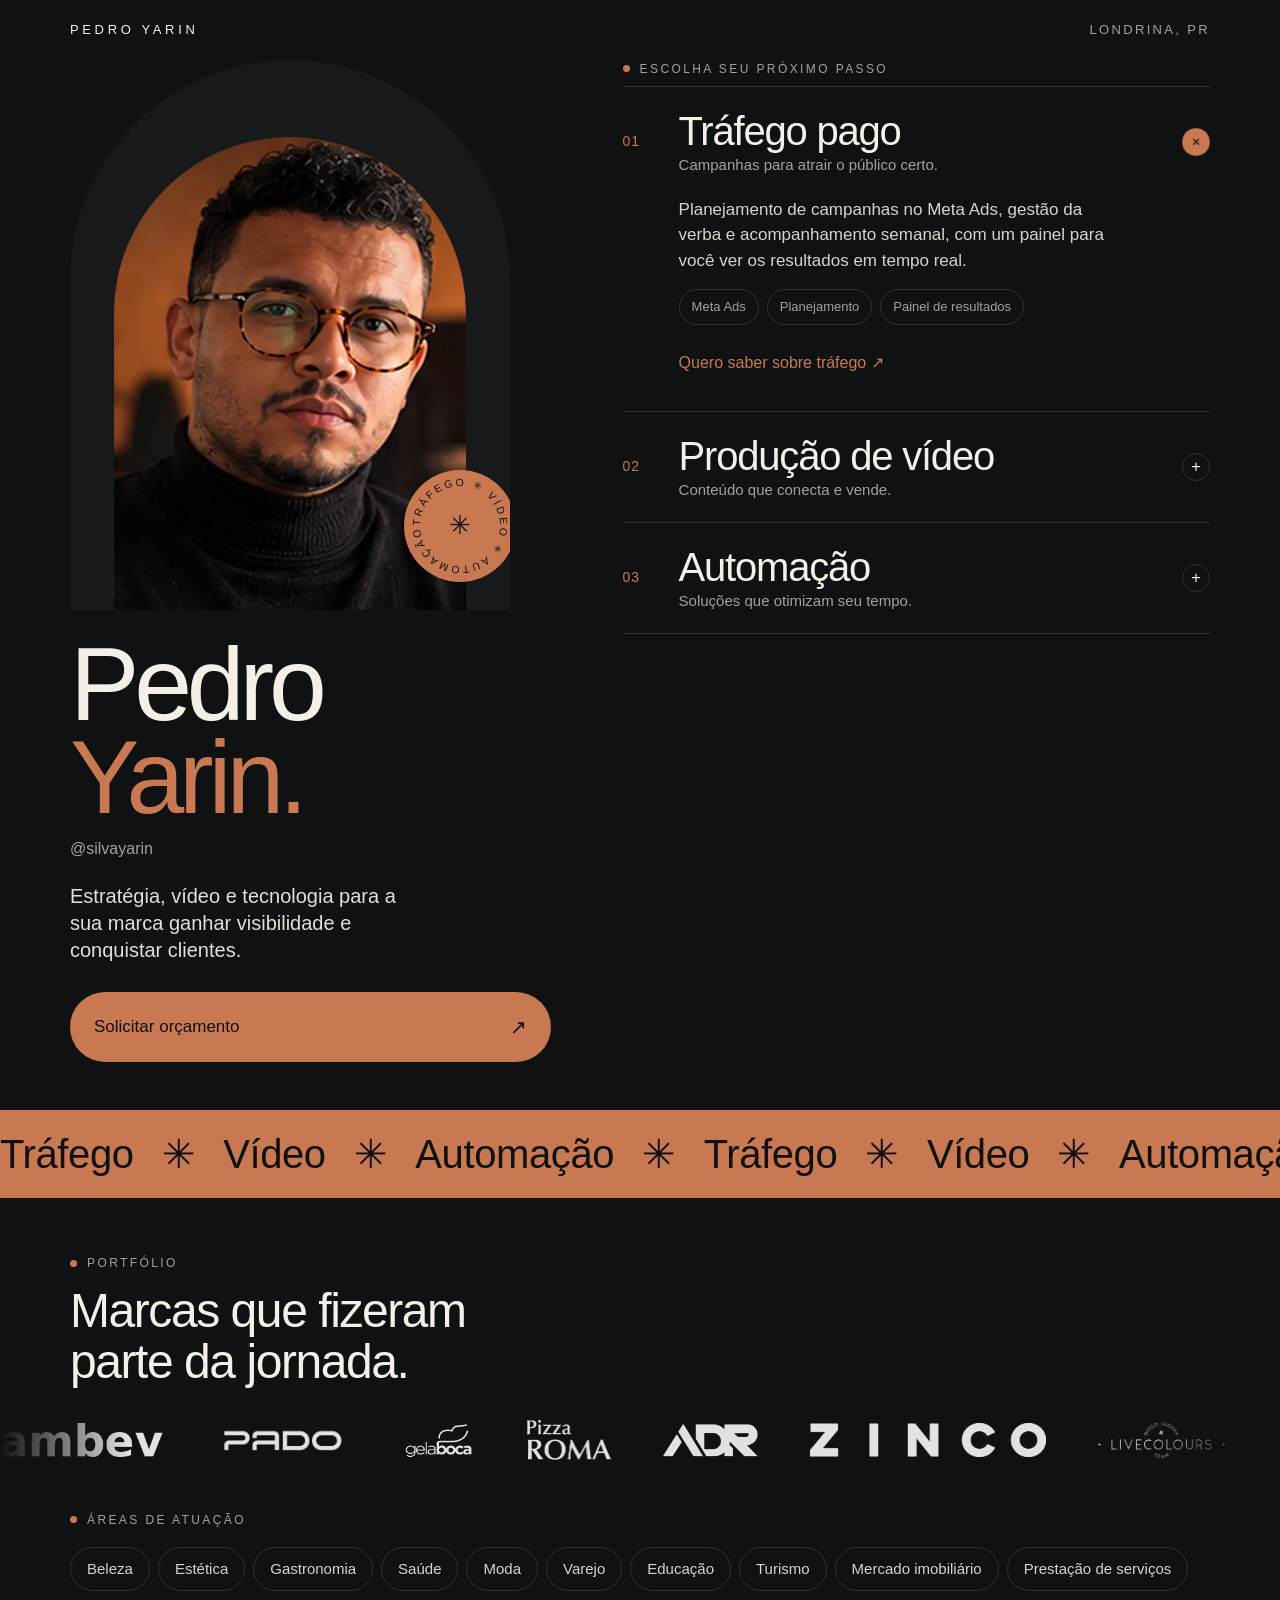
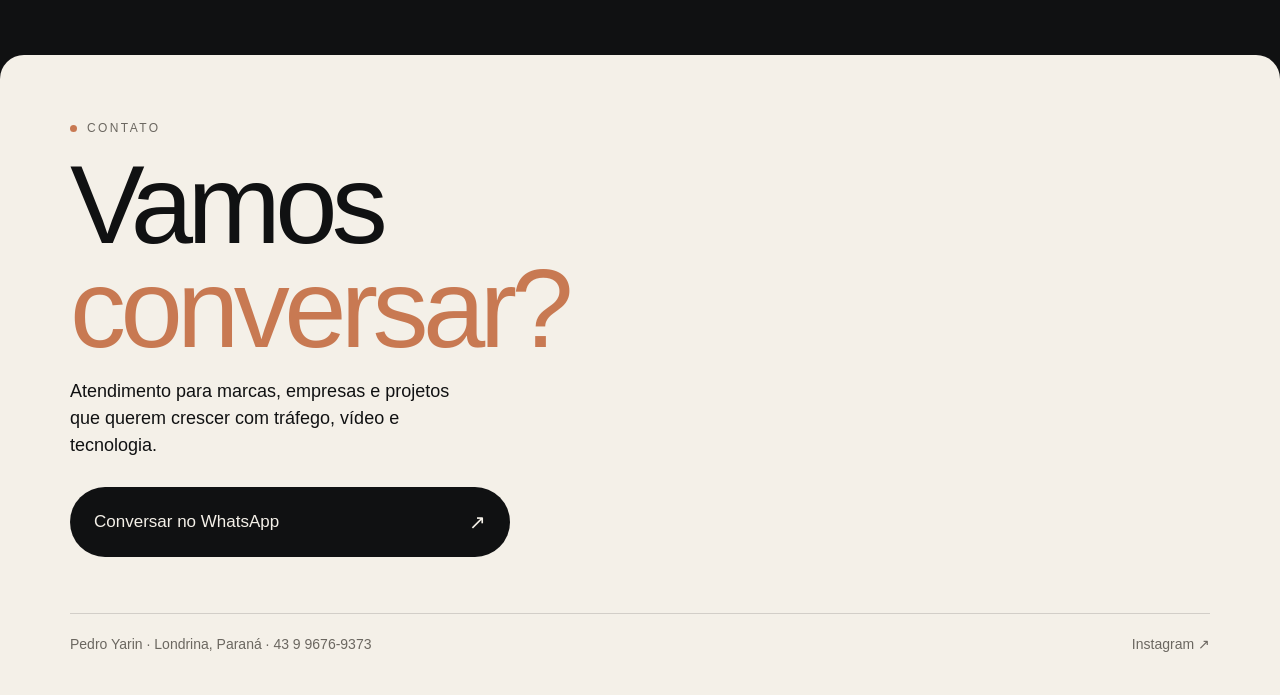
==== commit 72ba1483: "Update index.html" ====
--- a/index.html
+++ b/index.html
@@ -1,68 +1,177 @@
-<!doctype html>
+<!DOCTYPE html>
 <html lang="pt-BR">
 <head>
-<meta charset="utf-8"><meta name="viewport" content="width=device-width,initial-scale=1">
-<title>Pedro Yarin · Marketing, vídeo e automação</title>
-<meta name="description" content="Tráfego pago, produção de vídeos, e automação com Pedro Yarin, em Londrina, Paraná. Conheça os serviços e fale pelo WhatsApp.">
-<meta name="theme-color" content="#f8f3eb">
-<meta property="og:title" content="Pedro Yarin · Marketing, vídeo e automação">
-<meta property="og:description" content="Conheça os serviços e converse comigo sobre seu projeto.">
-<meta property="og:image" content="https://pedro-yarin-wake-bio.andrezacavichioli.chatgpt.site/assets/pedro.webp">
-<link rel="icon" href="assets/wake.svg" type="image/svg+xml">
-<link rel="stylesheet" href="styles.css">
+<meta charset="utf-8">
+<meta name="viewport" content="width=device-width, initial-scale=1, viewport-fit=cover">
+<title>Pedro Yarin · Tráfego, vídeo e automação</title>
+<meta name="description" content="Estratégia, vídeo e tecnologia para a sua marca ganhar visibilidade e conquistar clientes. Londrina, PR.">
+<meta property="og:type" content="website">
+<meta property="og:title" content="Pedro Yarin · Tráfego, vídeo e automação">
+<meta property="og:description" content="Estratégia, vídeo e tecnologia para a sua marca ganhar visibilidade e conquistar clientes.">
+<meta property="og:image" content="https://yarin-five.vercel.app/assets/pedro-capa-horizontal.webp">
+<meta property="og:url" content="https://yarin-five.vercel.app/">
+<meta name="twitter:card" content="summary_large_image">
+<meta name="theme-color" content="#101112">
+<style>
+/* VOICE: Pedro falando direto com quem chegou pela bio — curto, confiante, sem jargão.
+   IDEA: um cartão de visita vivo: rosto, três caminhos e prova social, tudo a um toque do WhatsApp.
+   PICTURE: retrato em arco sobre a dobra de cobre, com selo girando "Tráfego · Vídeo · Automação".
+   COLOUR and TYPE: grafite #101112, papel #F4F0E8, cobre #C87952; Nimbus Sans grande e apertada.
+   LAYOUT: coluna única pensada para o celular; no computador vira duas colunas com o retrato fixo. */
+@font-face{font-family:"Nimbus";src:url(https://wake-painel.vercel.app/assets/nimbus.woff) format("woff");font-display:swap}
+:root{--g:#101112;--g2:#18191b;--p:#F4F0E8;--c:#C87952;--z:#A5A29B;--ln:rgba(244,240,232,.14)}
+*{box-sizing:border-box;min-width:0}
+html{-webkit-text-size-adjust:100%}
+body{margin:0;background:var(--g);color:var(--p);font:17px/1.5 "Nimbus","Helvetica Neue",Helvetica,Arial,sans-serif;-webkit-font-smoothing:antialiased;overflow-x:clip}
+a{color:inherit}
+h1,h2,h3,p{margin:0;font-weight:400}
+.k{font-size:12px;letter-spacing:.2em;text-transform:uppercase;color:var(--z);display:flex;align-items:center;gap:10px}
+.k::before{content:"";width:7px;height:7px;border-radius:50%;background:var(--c);flex:none}
+.wrap{max-width:1180px;margin:0 auto;padding:0 20px}
+/* topo */
+.top{display:flex;justify-content:space-between;align-items:center;padding:20px 0;font-size:13px;letter-spacing:.18em;text-transform:uppercase}
+.top b{font-weight:400;letter-spacing:.28em}
+.top span{color:var(--z)}
+/* layout */
+.grid{display:grid;grid-template-columns:1fr;gap:40px;padding-bottom:40px}
+@media (min-width:920px){.grid{grid-template-columns:.9fr 1.1fr;gap:72px;align-items:start}.lado{position:sticky;top:24px}}
+/* hero */
+.arco{position:relative;aspect-ratio:4/5;max-width:440px;border-radius:999px 999px 8px 8px;overflow:hidden;background:var(--g2) url(https://wake-agencia.vercel.app/assets/copper-fold.webp) center/cover}
+.arco img{position:absolute;inset:14% 10% 0 10%;width:80%;height:86%;object-fit:cover;object-position:50% 20%;border-radius:999px 999px 0 0}
+.selo{position:absolute;right:-6px;bottom:28px;width:112px;height:112px;border-radius:50%;background:var(--c);color:var(--g);display:grid;place-items:center}
+.selo svg{position:absolute;inset:0;animation:gira 24s linear infinite}
+.selo i{font-style:normal;font-size:26px}
+@keyframes gira{to{transform:rotate(360deg)}}
+.hero{margin-top:28px}
+.hero h1{font-size:clamp(56px,15vw,104px);line-height:.9;letter-spacing:-.05em}
+.hero h1 em{font-style:normal;color:var(--c)}
+.ig{display:inline-flex;margin-top:12px;color:var(--z);text-decoration:none;font-size:16px}
+.ig:hover{color:var(--p)}
+.hero p{font-size:20px;line-height:1.35;margin-top:22px;max-width:30ch;color:#e4dfd6}
+.cta{display:flex;align-items:center;justify-content:space-between;gap:12px;margin-top:28px;background:var(--c);color:var(--g);text-decoration:none;padding:20px 24px;border-radius:99px;font-size:17px;min-height:56px;transition:transform .15s,background .15s}
+.cta:hover{background:#d88b65;transform:translateY(-2px)}
+.cta span{font-size:20px}
+/* caminhos */
+.cam{list-style:none;margin:0;padding:0;border-top:1px solid var(--ln)}
+.cam li{border-bottom:1px solid var(--ln)}
+.cam details summary{list-style:none;cursor:pointer;display:grid;grid-template-columns:44px 1fr 28px;gap:12px;align-items:center;padding:24px 0;min-height:56px}
+.cam details summary::-webkit-details-marker{display:none}
+.cam .n{color:var(--c);font-size:14px;letter-spacing:.06em}
+.cam h3{font-size:clamp(28px,7vw,40px);line-height:1.02;letter-spacing:-.03em}
+.cam small{display:block;font-size:15px;color:var(--z);margin-top:6px;letter-spacing:0}
+.cam .mais{width:28px;height:28px;border:1px solid var(--ln);border-radius:50%;display:grid;place-items:center;transition:transform .2s,background .2s}
+.cam details[open] .mais{transform:rotate(45deg);background:var(--c);color:var(--g);border-color:var(--c)}
+.cam .corpo{padding:0 0 26px 56px;display:grid;gap:16px}
+.cam .corpo p{color:#d9d4cb;max-width:46ch}
+.tags{display:flex;flex-wrap:wrap;gap:8px}
+.tags span{border:1px solid var(--ln);border-radius:99px;padding:7px 12px;font-size:13px;color:var(--z)}
+.lk{display:inline-flex;align-items:center;gap:10px;color:var(--c);text-decoration:none;font-size:16px;min-height:44px}
+.lk:hover{color:var(--p)}
+/* faixa */
+.faixa{background:var(--c);color:var(--g);overflow:hidden;padding:14px 0;margin:8px 0 0}
+.trk{display:flex;gap:28px;width:max-content;animation:roda 28s linear infinite;align-items:center}
+.faixa span{font-size:clamp(24px,5vw,40px);letter-spacing:-.01em;white-space:nowrap}
+@keyframes roda{to{transform:translateX(-50%)}}
+/* marcas */
+.marcas{padding:56px 0 48px}
+.marcas h2{font-size:clamp(30px,6vw,48px);line-height:1.05;letter-spacing:-.03em;margin:14px 0 30px;max-width:16ch}
+.rail{overflow:hidden;-webkit-mask-image:linear-gradient(90deg,transparent,#000 10%,#000 90%,transparent);mask-image:linear-gradient(90deg,transparent,#000 10%,#000 90%,transparent)}
+.rail .trk{gap:52px;animation-duration:42s}
+.rail img{display:block;flex:none;height:var(--h);filter:brightness(0) invert(1);opacity:.88}
+/* segmentos */
+.seg{padding:0 0 64px}
+.seg .tags{margin-top:18px}
+.seg .tags span{font-size:15px;padding:10px 16px;color:#d9d4cb}
+/* contato */
+.fim{background:var(--p);color:var(--g);padding:64px 0 40px;border-radius:24px 24px 0 0}
+.fim .k{color:#6b6760}
+.fim h2{font-size:clamp(52px,13vw,112px);line-height:.92;letter-spacing:-.05em;margin-top:16px}
+.fim h2 em{font-style:normal;color:var(--c)}
+.fim p{margin-top:18px;max-width:40ch;font-size:18px}
+.fim .cta{max-width:440px;background:var(--g);color:var(--p)}
+.fim .cta:hover{background:#2a2b2e}
+.rod{display:flex;justify-content:space-between;flex-wrap:wrap;gap:12px;margin-top:56px;padding-top:20px;border-top:1px solid rgba(16,17,18,.15);font-size:14px;color:#6b6760}
+.rod a{text-decoration:none}
+.rod a:hover{color:var(--g)}
+:focus-visible{outline:2px solid var(--c);outline-offset:3px}
+@media (prefers-reduced-motion:reduce){.trk,.selo svg{animation:none}}
+</style>
 </head>
 <body>
-<a class="skip" href="#servicos">Ir para serviços</a>
-<svg class="defs" xmlns="http://www.w3.org/2000/svg" aria-hidden="true">
-<symbol id="traffic" viewBox="0 0 100 100"><path d="M12 82h76M23 75V58h12v17m10 0V45h12v30m10 0V30h12v45M18 46l23-18 15 5 24-18M67 15h13v13"/></symbol>
-<symbol id="video" viewBox="0 0 100 100"><rect x="13" y="23" width="74" height="54" rx="9"/><path d="m43 37 20 13-20 13zM31 86h38"/></symbol>
-<symbol id="auto" viewBox="0 0 100 100"><rect x="36" y="10" width="28" height="22" rx="5"/><rect x="11" y="67" width="28" height="22" rx="5"/><rect x="61" y="67" width="28" height="22" rx="5"/><path d="M50 32v18H25v17m25-17h25v17"/></symbol>
+<div class="wrap">
+  <header class="top"><b>Pedro Yarin</b><span>Londrina, PR</span></header>
 
-</svg>
-<main class="layout">
-<aside class="profile" aria-label="Sobre Pedro Yarin">
-<div class="signature"><img src="assets/wake.svg" alt="WAKE" width="74" height="26"><span>Londrina, PR</span></div>
-<div class="identity"><img class="avatar" src="assets/pedro.webp" alt="Pedro Yarin" width="76" height="76"><div><strong>Pedro Yarin</strong><a href="https://www.instagram.com/silvayarin/">@silvayarin</a></div></div>
-<h1><span>Marketing</span><span>Vídeo</span><span>Automação</span></h1>
-<p>Estratégia, conteúdo e tecnologia para sua marca ganhar visibilidade e conquistar clientes.</p>
-<a class="primary" href="https://wa.me/5543996769373?text=Ol%C3%A1%2C%20Pedro%21%20Quero%20solicitar%20um%20or%C3%A7amento.">Solicitar orçamento <svg class="cta-arrow" viewBox="0 0 20 20" aria-hidden="true"><path d="M5 15 15 5M6 5h9v9"/></svg></a>
-</aside>
-<div class="column">
-<section id="servicos" aria-labelledby="service-heading">
-<header class="section-head"><h2 id="service-heading">Escolha seu próximo passo.</h2></header>
-<details class="card" name="services" open>
- <summary><span class="art art-1"><span class="counter">01</span><span class="art-title">Tráfego pago</span><svg class="art-icon" aria-hidden="true"><use href="#traffic"/></svg></span>
- <span class="card-head"><span><strong>Gestão de Tráfego</strong><small>Campanhas para atrair o público certo.</small></span><span class="toggle" aria-hidden="true"></span></span></summary>
- <div class="card-body"><p>Planejamento de campanhas, gestão de mídia e acompanhamento para orientar os próximos investimentos.</p><a class="primary" href="https://wa.me/5543996769373?text=Ol%C3%A1%2C%20Pedro%21%20Quero%20saber%20mais%20sobre%20Gest%C3%A3o%20de%20Tr%C3%A1fego">Quero saber sobre tráfego <svg class="cta-arrow" viewBox="0 0 20 20" aria-hidden="true"><path d="M5 15 15 5M6 5h9v9"/></svg></a></div></details>
-<details class="card" name="services" >
- <summary><span class="art art-2"><span class="counter">02</span><span class="art-title">Produção de vídeo</span><svg class="art-icon" aria-hidden="true"><use href="#video"/></svg></span>
- <span class="card-head"><span><strong>Produção de Vídeos Profissionais</strong><small>Conteúdo que conecta e vende.</small></span><span class="toggle" aria-hidden="true"></span></span></summary>
- <div class="card-body"><p>Produção audiovisual para apresentar sua marca, seus produtos e seus serviços com clareza.</p><a class="primary" href="https://wa.me/5543996769373?text=Ol%C3%A1%2C%20Pedro%21%20Quero%20saber%20mais%20sobre%20Produ%C3%A7%C3%A3o%20de%20V%C3%ADdeos%20Profissionais">Quero produzir vídeos <svg class="cta-arrow" viewBox="0 0 20 20" aria-hidden="true"><path d="M5 15 15 5M6 5h9v9"/></svg></a></div></details>
-<details class="card" name="services" >
- <summary><span class="art art-3"><span class="counter">03</span><span class="art-title">Automação</span><svg class="art-icon" aria-hidden="true"><use href="#auto"/></svg></span>
- <span class="card-head"><span><strong>Tecnologia / Automação</strong><small>Soluções que otimizam seu tempo.</small></span><span class="toggle" aria-hidden="true"></span></span></summary>
- <div class="card-body"><p>Automação para simplificar processos e reduzir tarefas repetitivas na rotina do seu negócio.</p><a class="primary" href="https://wa.me/5543996769373?text=Ol%C3%A1%2C%20Pedro%21%20Quero%20saber%20mais%20sobre%20Tecnologia%20%2F%20Automa%C3%A7%C3%A3o">Quero falar sobre automação <svg class="cta-arrow" viewBox="0 0 20 20" aria-hidden="true"><path d="M5 15 15 5M6 5h9v9"/></svg></a></div></details>
+  <div class="grid">
+    <div class="lado">
+      <div class="arco">
+        <img src="/assets/pedro.webp" alt="Pedro Yarin" width="589" height="700">
+        <div class="selo" aria-hidden="true"><svg viewBox="0 0 112 112"><defs><path id="cs" d="M56 56m-40 0a40 40 0 1 1 80 0a40 40 0 1 1-80 0"/></defs><text font-size="10.5" letter-spacing="2.6" fill="#101112" font-family="Nimbus,Helvetica,sans-serif"><textPath href="#cs">TRÁFEGO ✳ VÍDEO ✳ AUTOMAÇÃO ✳</textPath></text></svg><i>✳</i></div>
+      </div>
+      <div class="hero">
+        <h1>Pedro<br><em>Yarin.</em></h1>
+        <a class="ig" href="https://www.instagram.com/silvayarin/" target="_blank" rel="noopener">@silvayarin</a>
+        <p>Estratégia, vídeo e tecnologia para a sua marca ganhar visibilidade e conquistar clientes.</p>
+        <a class="cta" href="https://wa.me/5543996769373?text=Ol%C3%A1%2C%20Pedro%21%20Quero%20solicitar%20um%20or%C3%A7amento." target="_blank" rel="noopener">Solicitar orçamento <span aria-hidden="true">↗</span></a>
+      </div>
+    </div>
 
+    <main>
+      <div class="k" style="margin-bottom:8px">Escolha seu próximo passo</div>
+      <ul class="cam">
+        <li><details open>
+          <summary><span class="n">01</span><h3>Tráfego pago<small>Campanhas para atrair o público certo.</small></h3><span class="mais" aria-hidden="true">+</span></summary>
+          <div class="corpo"><p>Planejamento de campanhas no Meta Ads, gestão da verba e acompanhamento semanal, com um painel para você ver os resultados em tempo real.</p>
+            <div class="tags"><span>Meta Ads</span><span>Planejamento</span><span>Painel de resultados</span></div>
+            <a class="lk" href="https://wa.me/5543996769373?text=Ol%C3%A1%2C%20Pedro%21%20Quero%20saber%20mais%20sobre%20Gest%C3%A3o%20de%20Tr%C3%A1fego" target="_blank" rel="noopener">Quero saber sobre tráfego ↗</a></div>
+        </details></li>
+        <li><details>
+          <summary><span class="n">02</span><h3>Produção de vídeo<small>Conteúdo que conecta e vende.</small></h3><span class="mais" aria-hidden="true">+</span></summary>
+          <div class="corpo"><p>Roteiro, captação e edição de vídeos para anúncios, Reels e redes sociais, pensados para prender a atenção nos primeiros segundos.</p>
+            <div class="tags"><span>Roteiro</span><span>Captação</span><span>Edição</span></div>
+            <a class="lk" href="https://wa.me/5543996769373?text=Ol%C3%A1%2C%20Pedro%21%20Quero%20saber%20mais%20sobre%20Produ%C3%A7%C3%A3o%20de%20V%C3%ADdeos%20Profissionais" target="_blank" rel="noopener">Quero produzir vídeos ↗</a></div>
+        </details></li>
+        <li><details>
+          <summary><span class="n">03</span><h3>Automação<small>Soluções que otimizam seu tempo.</small></h3><span class="mais" aria-hidden="true">+</span></summary>
+          <div class="corpo"><p>Landing pages, automações de atendimento e ferramentas digitais que transformam atenção em conversa no WhatsApp.</p>
+            <div class="tags"><span>Landing pages</span><span>Automações</span><span>Sistemas</span></div>
+            <a class="lk" href="https://wa.me/5543996769373?text=Ol%C3%A1%2C%20Pedro%21%20Quero%20saber%20mais%20sobre%20Tecnologia%20%2F%20Automa%C3%A7%C3%A3o" target="_blank" rel="noopener">Quero falar sobre automação ↗</a></div>
+        </details></li>
+      </ul>
+    </main>
+  </div>
+</div>
+
+<div class="faixa" aria-hidden="true"><div class="trk" id="faixa"></div></div>
+
+<section class="marcas">
+  <div class="wrap"><div class="k">Portfólio</div><h2>Marcas que fizeram parte da jornada.</h2></div>
+  <div class="rail"><div class="trk" id="logos"></div></div>
 </section>
-<section id="clientes" aria-labelledby="client-heading">
-<header class="section-head"><span>02 / Portfólio</span><h2 id="client-heading">Marcas que fizeram parte da jornada.</h2></header>
-<div class="brand-controls"><button type="button" id="brand-motion" hidden>Pausar logos</button></div>
-<div class="brand-window" id="brand-window" tabindex="0" aria-label="Logos das marcas atendidas">
-  <div class="brand-track"><div class="brand-set"><div><img src="assets/ambev.webp" alt="Ambev"></div><div><img src="assets/pado.webp" alt="Pado"></div><div><img src="assets/gelaboca.webp" alt="Gelaboca"></div><div><img src="assets/roma.webp" alt="Pizza Roma"></div><div><img src="assets/adr.webp" alt="ADR"></div><div class="morena"><img src="assets/morena-rosa.webp" alt="Morena Rosa"></div><div><img src="assets/zinco.webp" alt="Zinco"></div><div><img src="assets/live-colours.webp" alt="Live Colours"></div><div><img src="assets/mor-salon.webp" alt="Mor Salon"></div><div><img src="assets/londrina-norte-shopping.webp" alt="Londrina Norte Shopping"></div><div><img src="assets/aurora-shopping.webp" alt="Aurora Shopping"></div><div><img src="assets/agrobar.webp" alt="Agrobar"></div><div><img src="assets/agroplay.webp" alt="Agroplay"></div><div><img src="assets/schwarzkopf.webp" alt="Schwarzkopf"></div><div><img src="assets/folks.webp" alt="Folks"></div></div><div class="brand-set brand-copy" aria-hidden="true"><div><img src="assets/ambev.webp" alt="Ambev"></div><div><img src="assets/pado.webp" alt="Pado"></div><div><img src="assets/gelaboca.webp" alt="Gelaboca"></div><div><img src="assets/roma.webp" alt="Pizza Roma"></div><div><img src="assets/adr.webp" alt="ADR"></div><div class="morena"><img src="assets/morena-rosa.webp" alt="Morena Rosa"></div><div><img src="assets/zinco.webp" alt="Zinco"></div><div><img src="assets/live-colours.webp" alt="Live Colours"></div><div><img src="assets/mor-salon.webp" alt="Mor Salon"></div><div><img src="assets/londrina-norte-shopping.webp" alt="Londrina Norte Shopping"></div><div><img src="assets/aurora-shopping.webp" alt="Aurora Shopping"></div><div><img src="assets/agrobar.webp" alt="Agrobar"></div><div><img src="assets/agroplay.webp" alt="Agroplay"></div><div><img src="assets/schwarzkopf.webp" alt="Schwarzkopf"></div><div><img src="assets/folks.webp" alt="Folks"></div></div></div>
-</div>
+
+<section class="seg">
+  <div class="wrap"><div class="k">Áreas de atuação</div>
+    <div class="tags"><span>Beleza</span><span>Estética</span><span>Gastronomia</span><span>Saúde</span><span>Moda</span><span>Varejo</span><span>Educação</span><span>Turismo</span><span>Mercado imobiliário</span><span>Prestação de serviços</span></div>
+  </div>
 </section>
-<section id="segmentos" aria-labelledby="sector-heading">
-<header class="section-head"><span>03 / Áreas de atuação</span><h2 id="sector-heading">Segmentos que atendemos.</h2><p>Conteúdo e posicionamento que falam a língua do seu público.</p></header>
-<ul class="sectors"><li><img src="assets/capa-beleza.svg" alt="" width="260" height="148" loading="lazy"><span>Beleza</span></li><li><img src="assets/capa-estetica.svg" alt="" width="260" height="148" loading="lazy"><span>Estética</span></li><li><img src="assets/capa-gastronomia.svg" alt="" width="260" height="148" loading="lazy"><span>Gastronomia</span></li><li><img src="assets/capa-saude.svg" alt="" width="260" height="148" loading="lazy"><span>Saúde</span></li><li><img src="assets/capa-moda.svg" alt="" width="260" height="148" loading="lazy"><span>Moda</span></li><li><img src="assets/capa-varejo.svg" alt="" width="260" height="148" loading="lazy"><span>Varejo</span></li><li><img src="assets/capa-educacao.svg" alt="" width="260" height="148" loading="lazy"><span>Educação</span></li><li><img src="assets/capa-turismo.svg" alt="" width="260" height="148" loading="lazy"><span>Turismo</span></li><li><img src="assets/capa-mercado-imobiliario.svg" alt="" width="260" height="148" loading="lazy"><span>Mercado Imobiliário</span></li><li><img src="assets/capa-prestacao-de-servicos.svg" alt="" width="260" height="148" loading="lazy"><span>Prestação de Serviços</span></li></ul>
-</section>
-<section class="contact" id="contato">
-<span>04 / Contato</span><h2>Vamos conversar?</h2>
-<p>Atendimento para marcas, empresas e projetos que querem crescer com tráfego, vídeo e tecnologia.</p>
-<a class="primary" href="https://wa.me/5543996769373?text=Ol%C3%A1%2C%20Pedro%21%20Vim%20pelo%20site%20e%20gostaria%20de%20conversar%20sobre%20o%20meu%20projeto.">Conversar no WhatsApp <svg class="cta-arrow" viewBox="0 0 20 20" aria-hidden="true"><path d="M5 15 15 5M6 5h9v9"/></svg></a>
-<p class="phone">43 9 9676-9373</p>
-</section>
-<footer>Pedro Yarin · Londrina, Paraná <a href="https://www.instagram.com/silvayarin/">Instagram</a></footer>
-</div>
-</main>
-<script src="motion.js" defer></script>
-</body></html>
+
+<footer class="fim">
+  <div class="wrap">
+    <div class="k">Contato</div>
+    <h2>Vamos<br><em>conversar?</em></h2>
+    <p>Atendimento para marcas, empresas e projetos que querem crescer com tráfego, vídeo e tecnologia.</p>
+    <a class="cta" href="https://wa.me/5543996769373?text=Ol%C3%A1%2C%20Pedro%21%20Vim%20pelo%20Instagram%20e%20gostaria%20de%20conversar%20sobre%20o%20meu%20projeto." target="_blank" rel="noopener">Conversar no WhatsApp <span aria-hidden="true">↗</span></a>
+    <div class="rod"><span>Pedro Yarin · Londrina, Paraná · 43 9 9676-9373</span><a href="https://www.instagram.com/silvayarin/" target="_blank" rel="noopener">Instagram ↗</a></div>
+  </div>
+</footer>
+
+<script>
+{
+  const marcas = [['ambev','Ambev',34],['pado','Pado',46],['gelaboca','Gelaboca',36],['roma','Roma',40],['adr','ADR',36],['zinco','Zinco',34],['live-colours','Live Colours',36],['mor-salon','MŌR Salon',44],['londrina-norte-shopping','Londrina Norte Shopping',44],['aurora-shopping','Aurora Shopping',44],['agrobar','Agrobar',36],['agroplay','Agroplay',34],['schwarzkopf','Schwarzkopf',36],['folks','Folks',36]];
+  const um = marcas.map(([f, n, h]) => `<img src="/assets/${f}.webp" alt="${n}" style="--h:${h}px" loading="lazy">`).join('');
+  document.getElementById('logos').innerHTML = um + um.replace(/alt="[^"]*"/g, 'alt=""');
+  const f = '<span>Tráfego</span><span>✳</span><span>Vídeo</span><span>✳</span><span>Automação</span><span>✳</span>';
+  document.getElementById('faixa').innerHTML = f.repeat(6);
+}
+</script>
+</body>
+</html>
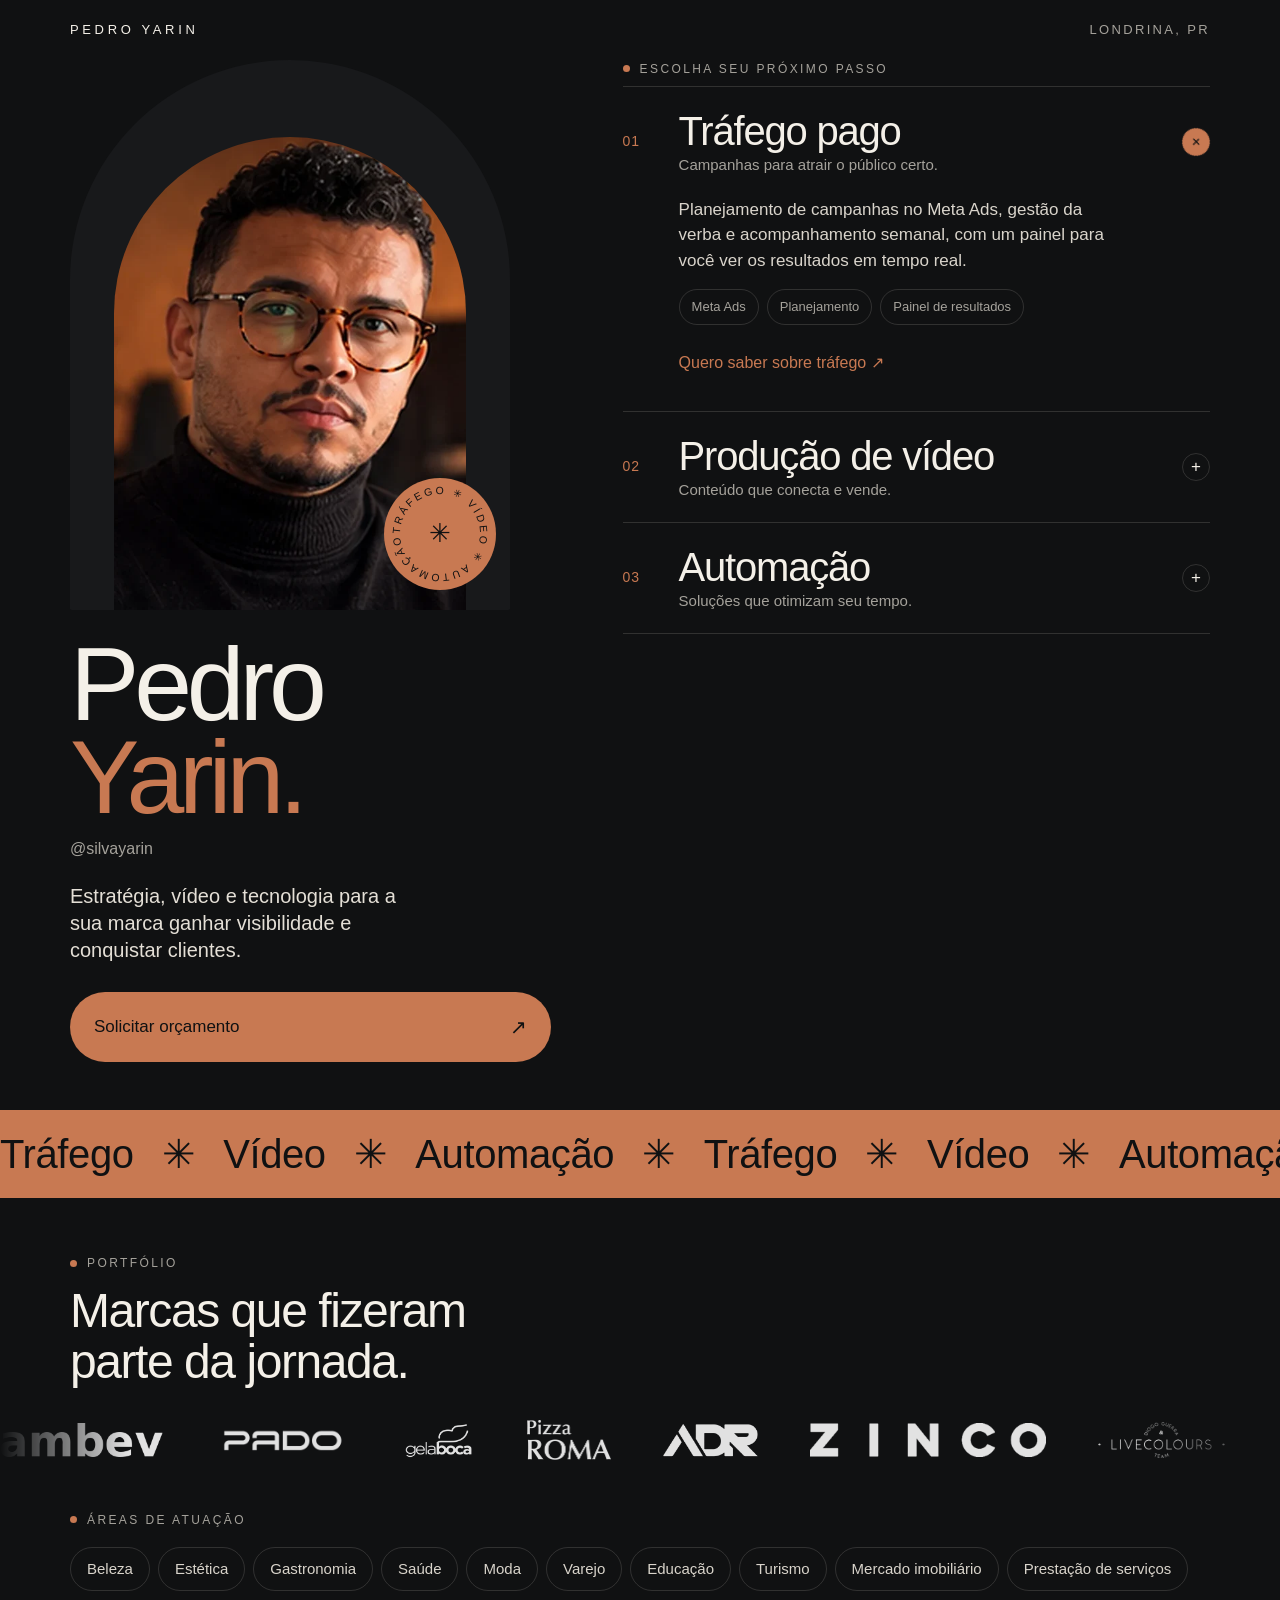
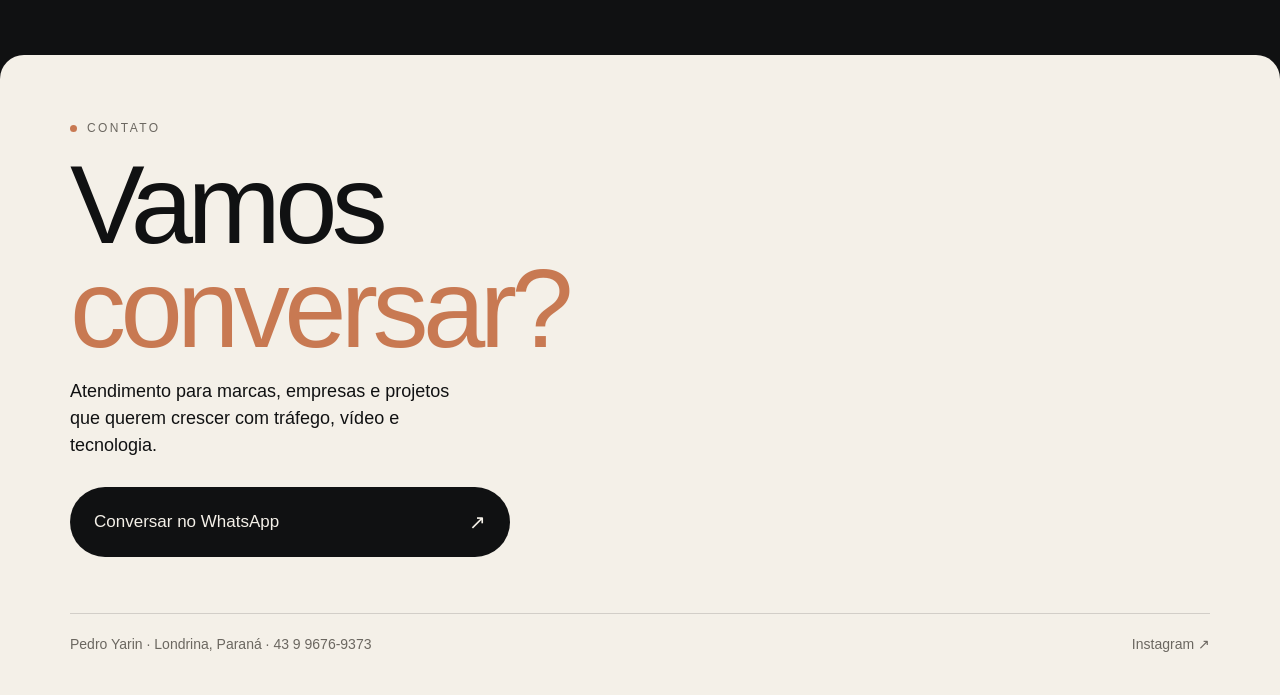
==== commit efaba21f: "Update index.html" ====
--- a/index.html
+++ b/index.html
@@ -38,7 +38,7 @@
 /* hero */
 .arco{position:relative;aspect-ratio:4/5;max-width:440px;border-radius:999px 999px 8px 8px;overflow:hidden;background:var(--g2) url(https://wake-agencia.vercel.app/assets/copper-fold.webp) center/cover}
 .arco img{position:absolute;inset:14% 10% 0 10%;width:80%;height:86%;object-fit:cover;object-position:50% 20%;border-radius:999px 999px 0 0}
-.selo{position:absolute;right:-6px;bottom:28px;width:112px;height:112px;border-radius:50%;background:var(--c);color:var(--g);display:grid;place-items:center}
+.selo{position:absolute;right:14px;bottom:20px;width:112px;height:112px;border-radius:50%;background:var(--c);color:var(--g);display:grid;place-items:center}
 .selo svg{position:absolute;inset:0;animation:gira 24s linear infinite}
 .selo i{font-style:normal;font-size:26px}
 @keyframes gira{to{transform:rotate(360deg)}}
